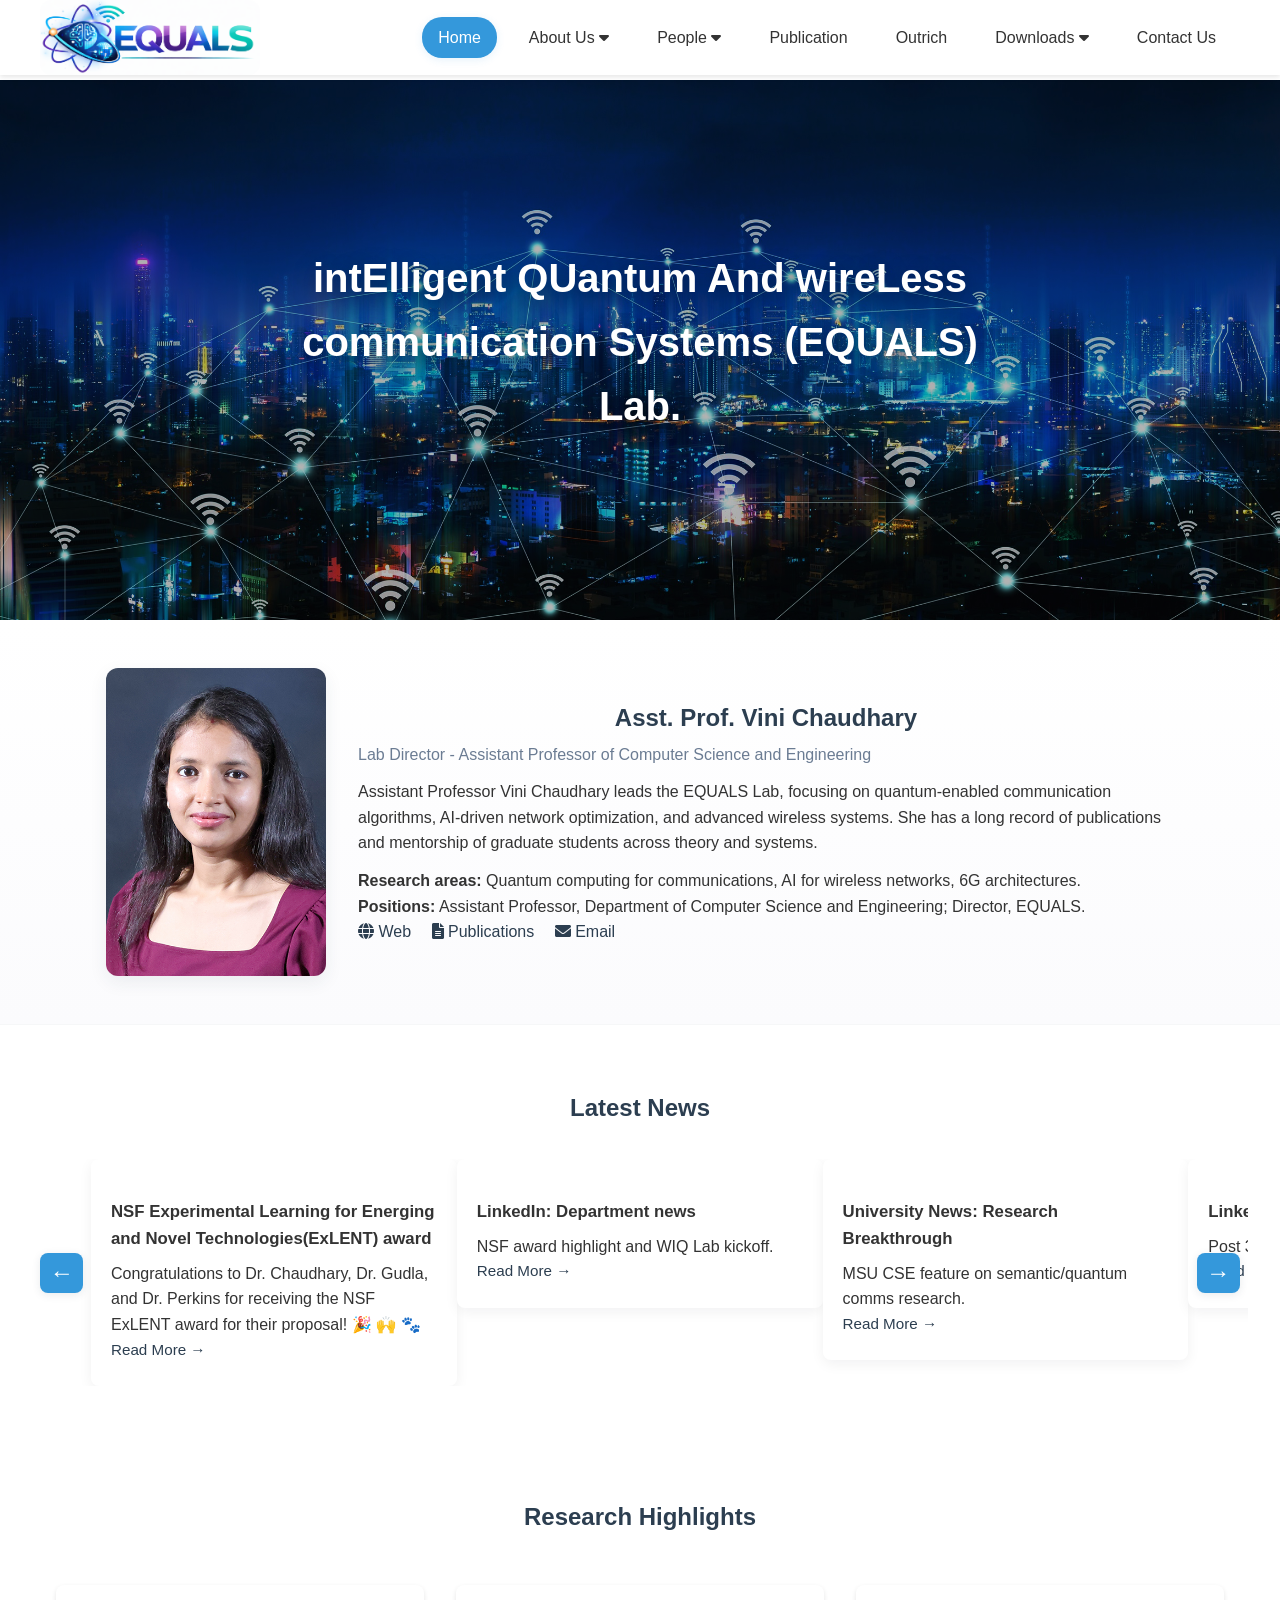
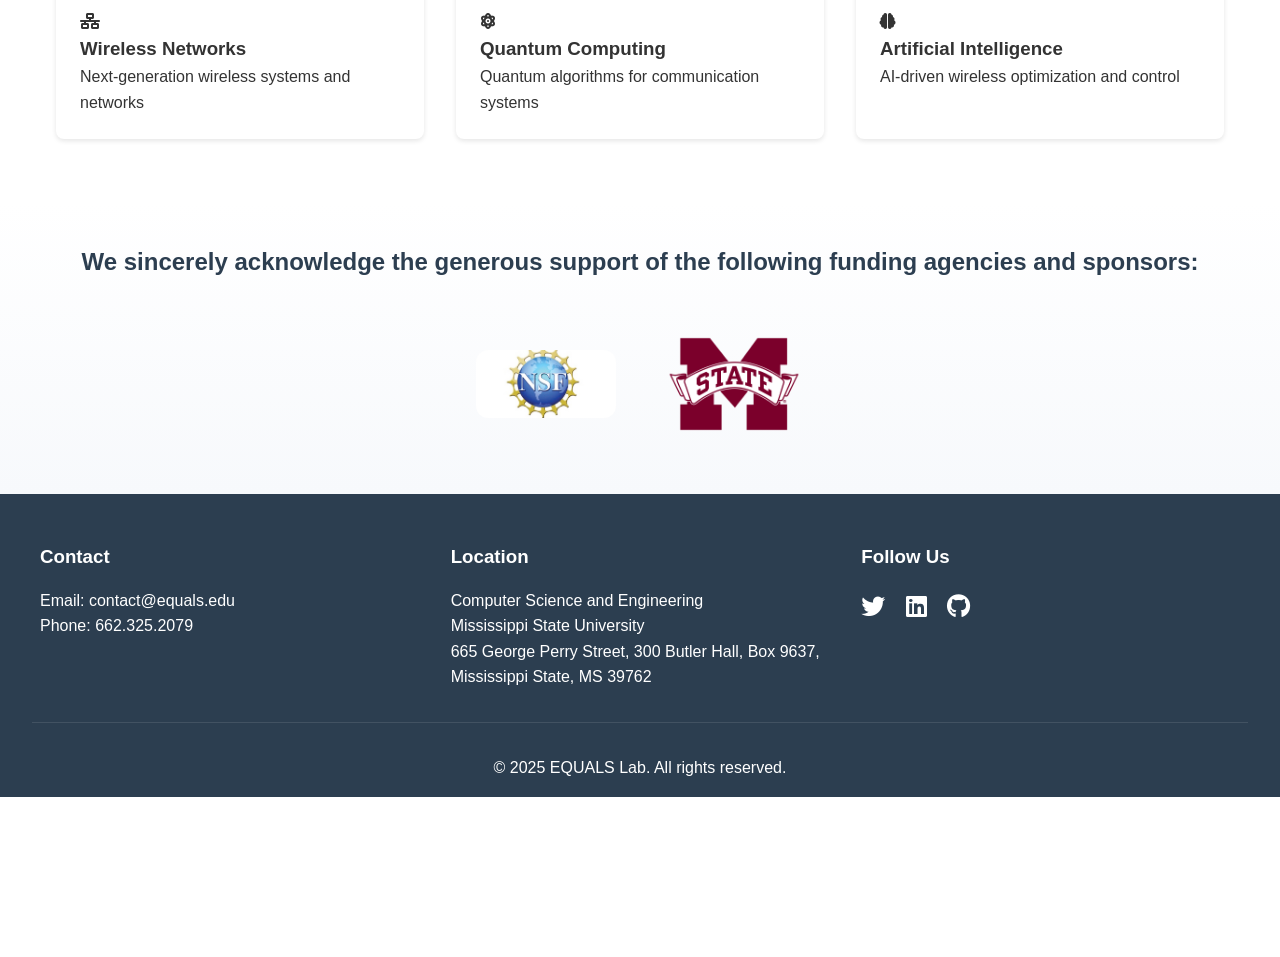
==== index.html @ 37153357 "." ====
<!DOCTYPE html>
<html lang="en">
<head>
    <meta charset="UTF-8">
    <meta name="viewport" content="width=device-width, initial-scale=1.0">
    <title>EQUALS Lab - Home</title>
    <link rel="stylesheet" href="css/style.css">
    <link rel="stylesheet" href="https://cdnjs.cloudflare.com/ajax/libs/font-awesome/6.0.0/css/all.min.css">
</head>
<body>
    <header>
        <nav>
            <div class="logo">
                <a href="index.html" aria-label="EQUALS Lab home">
                    <img src="assets/logo.png" alt="EQUALS Lab logo" class="logo-img">
                    <!-- <h1>EQUALS Lab</h1> -->
                </a>
            </div>
            <ul class="nav-links">
                <li><a href="index.html" class="active">Home</a></li>
                <li class="dropdown">
                    <a href="#">About Us <i class="fas fa-caret-down"></i></a>
                    <ul class="dropdown-menu">
                        <li><a href="#awards">Awards</a></li>
                        <li><a href="#gallery">Gallery</a></li>
                    </ul>
                </li>
                <li class="dropdown">
                    <a href="team.html">People <i class="fas fa-caret-down"></i></a>
                    <ul class="dropdown-menu">
                        <li><a href="#lab-director">Lab Director</a></li>
                        <li><a href="#faculties">Faculties</a></li>
                        <li><a href="#postdocs">Postdocs</a></li>
                        <li><a href="#phd-students">PhD Students</a></li>
                        <li><a href="#ms-students">MS Students</a></li>
                        <li><a href="#alumni">Alumni</a></li>
                        <li><a href="#visitors">Visitors</a></li>
                    </ul>
                </li>
                <li><a href="#publication">Publication</a></li>
                <li><a href="#outrich">Outrich</a></li>
                <li class="dropdown">
                    <a href="#">Downloads <i class="fas fa-caret-down"></i></a>
                    <ul class="dropdown-menu">
                        <li><a href="#source-code">Source code</a></li>
                        <li><a href="#datasets">Datasets</a></li>
                    </ul>
                </li>
                <li><a href="contact.html">Contact Us</a></li>
            </ul>
            <div class="hamburger">
                <span></span>
                <span></span>
                <span></span>
            </div>
        </nav>
    </header>

    <main>
        <section class="hero">
            <div class="hero-content">
                <h1>intElligent QUantum And wireLess communication Systems (EQUALS) Lab.</h1>
                <!-- <p>Advancing the frontiers of wireless communications through quantum computing and artificial intelligence</p> -->
            </div>
        </section>

        <!-- Lab Director (PI) section -->
        <section class="lab-director">
            <div class="director-inner container">
                <div class="director-image">
                    <img src="assets/vini.jpg" alt="Lab Director">
                </div>
                <div class="director-info">
                    <h2>Asst. Prof. Vini Chaudhary</h2>
                    <p class="director-title">Lab Director - Assistant Professor of Computer Science and Engineering</p>
                    <p class="director-bio">Assistant Professor Vini Chaudhary leads the EQUALS Lab, focusing on quantum-enabled communication algorithms, AI-driven network optimization, and advanced wireless systems. She has a long record of publications and mentorship of graduate students across theory and systems.</p>
                    <p class="director-academics">
                        <strong>Research areas:</strong> Quantum computing for communications, AI for wireless networks, 6G architectures.<br>
                        <strong>Positions:</strong> Assistant Professor, Department of Computer Science and Engineering; Director, EQUALS.
                    </p>
                    <div class="director-links">
                        <a href="#" aria-label="Professor webpage"><i class="fas fa-globe"></i> Web</a>
                        <a href="#" aria-label="Professor publications"><i class="fas fa-file-alt"></i> Publications</a>
                        <a href="#" aria-label="Contact professor"><i class="fas fa-envelope"></i> Email</a>
                    </div>
                </div>
            </div>
        </section>


        <section class="news-slider-section">
            <h2>Latest News</h2>
            <div class="news-slider-container">
                <button class="news-arrow news-arrow-left" aria-label="Previous news">&#8592;</button>
                <div class="news-slider"><!-- News cards will be rendered here by JS --></div>
                <button class="news-arrow news-arrow-right" aria-label="Next news">&#8594;</button>
            </div>
        </section>


        <section class="highlights">
            <h2>Research Highlights</h2>
            <div class="highlight-grid container">
                <div class="highlight-card">
                    <i class="fas fa-network-wired"></i>
                    <h3>Wireless Networks</h3>
                    <p>Next-generation wireless systems and networks</p>
                </div>
                <div class="highlight-card">
                    <i class="fas fa-atom"></i>
                    <h3>Quantum Computing</h3>
                    <p>Quantum algorithms for communication systems</p>
                </div>
                <div class="highlight-card">
                    <i class="fas fa-brain"></i>
                    <h3>Artificial Intelligence</h3>
                    <p>AI-driven wireless optimization and control</p>
                </div>
            </div>
        </section>

        <!-- Support / Sponsors - logos only -->
        <section class="support logos-only">
            <h2>We sincerely acknowledge the generous support of the following funding agencies and sponsors:</h2>
            <div class="support-inner logos-grid container">
                <div class="support-logo">
                    <img src="assets/ns2.jpg" alt="ns2">
                </div>
                <div class="support-logo">
                    <img src="assets/msu.png" alt="msu">
                </div>
            </div>
        </section>
    </main>

    <footer>
        <div class="footer-content">
            <div class="footer-section">
                <h3>Contact</h3>
                <p>Email: contact@equals.edu</p>
                <p>Phone: 662.325.2079</p>
            </div>
            <div class="footer-section">
                <h3>Location</h3>
                <p>Computer Science and Engineering</p>
                <p>Mississippi State University</p>
                <p>665 George Perry Street, 300 Butler Hall, Box 9637, Mississippi State, MS 39762</p>
            </div>
            <div class="footer-section">
                <h3>Follow Us</h3>
                <div class="social-links">
                    <a href="#"><i class="fab fa-twitter"></i></a>
                    <a href="#"><i class="fab fa-linkedin"></i></a>
                    <a href="https://github.com/Equals-lab"><i class="fab fa-github"></i></a>
                </div>
            </div>
        </div>
        <div class="footer-bottom">
            <p>&copy; 2025 EQUALS Lab. All rights reserved.</p>
        </div>
    </footer>

    <script src="js/main.js"></script>
</body>
</html>
---- css/style.css ----
/* Global Styles */
:root {
    --primary-color: #2c3e50;
    --secondary-color: #3498db;
    --accent-color: #e74c3c;
    --text-color: #333;
    --light-bg: #f5f6fa;
    --white: #ffffff;
}

* {
    margin: 0;
    padding: 0;
    box-sizing: border-box;
}

body {
    font-family: 'Segoe UI', Tahoma, Geneva, Verdana, sans-serif;
    line-height: 1.6;
    color: var(--text-color);
}

/* Header and Navigation */
header {
    background-color: var(--white);
    box-shadow: 0 2px 5px rgba(0,0,0,0.1);
    position: fixed;
    width: 100%;
    top: 0;
    z-index: 1000;
    min-height: 6px;
    transition: min-height 0.25s cubic-bezier(.4,0,.2,1), box-shadow 0.25s;
}

header.header-small {
    min-height: 28px;
    box-shadow: 0 1px 2px rgba(0,0,0,0.08);
}

nav {
    display: flex;
    justify-content: space-between;
    align-items: center;
    padding: 0;
    max-width: 1200px;
    margin: 0 auto;
    transition: padding 0.25s cubic-bezier(.4,0,.2,1), height 0.25s;
}

header.header-small nav {
    padding: 0.1rem 2%;
}

.logo h1 {
    font-size: 0.2rem;
    margin-left: 0.02rem;
    transition: font-size 0.25s;
}

.logo-img {
    max-width: 4px;
    height: 4px;
    transition: max-width 0.25s, height 0.25s;
}

header.header-small .logo-img {
    max-width: 18px;
    height: 18px;
}

.nav-links {
    display: flex;
    list-style: none;
}

.nav-links li a {
    text-decoration: none;
    color: var(--text-color);
    padding: 0.5rem 1rem;
    margin: 0 0.5rem;
    transition: color 0.3s ease, background 0.3s, box-shadow 0.3s;
    border-radius: 20px;
    display: inline-block;
}

.nav-links li a:hover,
.nav-links li a.active {
    color: #fff;
    background: var(--secondary-color);
    box-shadow: 0 2px 8px rgba(52,152,219,0.12);
    border-radius: 20px;
}

.nav-links.active {
    display: flex;
}

/* Dropdown menu styles */
.dropdown {
    position: relative;
}
.dropdown-menu {
    display: none;
    position: absolute;
    left: 0;
    top: 100%;
    background: #fff;
    min-width: 180px;
    box-shadow: 0 4px 16px rgba(44,62,80,0.10);
    border-radius: 8px;
    padding: 0.5rem 0;
    z-index: 100;
}
.dropdown-menu li {
    width: 100%;
}
.dropdown-menu li a {
    display: block;
    padding: 0.5rem 1.2rem;
    color: var(--text-color);
    background: none;
    border-radius: 0;
    margin: 0;
    font-weight: 400;
    border: none;
    box-shadow: none;
    transition: background 0.2s, color 0.2s;
}
.dropdown-menu li a:hover {
    background: var(--secondary-color);
    color: #fff;
}
.dropdown:hover > .dropdown-menu {
    display: block;
}

/* Main Content */
main {
    padding-top: 80px;
    min-height: calc(100vh - 300px);
}

/* Hero Section */
.hero {
    /* adjust overlay: slightly darker to reduce banner brightness while keeping text readable */
    background: linear-gradient(rgba(12, 22, 38, 0.45), rgba(12, 22, 38, 0.22)), url('../assets/banner3.jpg');
    background-size: cover;
    background-position: center center;
    background-blend-mode: overlay;
    color: var(--white);
    padding: 4rem 2rem;
    text-align: center;
    min-height: 360px;
    display: flex;
    align-items: center;
    position: relative;
}

.hero-content {
    max-width: 800px;
    margin: 0 auto;
    text-shadow: 0 6px 22px rgba(0,0,0,0.45);
    position: relative;
    z-index: 2;
}

.hero::before {
    /* extra overlay to fade the banner a bit more */
    content: '';
    position: absolute;
    inset: 0;
    background: rgba(0,0,0,0.30);
    z-index: 1;
    pointer-events: none;
}

.hero-content h1 {
    font-size: 2.5rem;
    margin-bottom: 1rem;
}

/* Sections */
section {
    padding: 4rem 2rem;
}

/* News cards and modal */
.news-grid {
    display: grid;
    grid-template-columns: repeat(auto-fit, minmax(280px, 1fr));
    gap: 1.25rem;
    max-width: 1200px;
    margin: 0 auto 1rem;
}

.news-card {
    background: var(--white);
    padding: 1rem 1.25rem;
    border-radius: 8px;
    box-shadow: 0 4px 14px rgba(11,22,40,0.06);
}

.news-card h3 {
    margin-bottom: 0.5rem;
    font-size: 1.05rem;
}

.news-card .news-teaser {
    width: 100%;
    max-height: 160px;
    object-fit: cover;
    border-radius: 8px 8px 0 0;
    margin-bottom: 1rem;
    display: block;
}

.news-actions {
    margin-top: 0.75rem;
    display: flex;
    gap: 0.5rem;
    align-items: center;
}

.news-view {
    background: var(--secondary-color);
    color: var(--white);
    border: none;
    padding: 0.5rem 0.9rem;
    border-radius: 4px;
    cursor: pointer;
}

.news-open {
    color: var(--primary-color);
    text-decoration: none;
    font-size: 0.95rem;
}

.news-note {
    max-width: 1200px;
    margin: 0.75rem auto 0;
    color: #6b7280;
    font-size: 0.95rem;
}

/* Modal preview overlay for embedded content */
.embed-modal {
    position: fixed;
    inset: 0;
    display: none;
    align-items: center;
    justify-content: center;
    background: rgba(2,6,23,0.6);
    z-index: 2000;
    padding: 2rem;
}

.embed-modal.open {
    display: flex;
}

.embed-modal .embed-box {
    width: 100%;
    max-width: 1000px;
    background: var(--white);
    border-radius: 8px;
    overflow: hidden;
    box-shadow: 0 12px 40px rgba(2,6,23,0.4);
}

.embed-modal iframe {
    width: 100%;
    height: auto;
    aspect-ratio: 16 / 9;
    min-height: 240px;
    border: 0;
}

.embed-modal .embed-header {
    display: flex;
    justify-content: space-between;
    align-items: center;
    padding: 0.6rem 1rem;
    background: #fafafa;
    border-bottom: 1px solid #eee;
}

.embed-modal .embed-header .embed-title { font-weight: 600; }
.embed-modal .embed-close {
    background: transparent;
    border: 0;
    font-size: 1.1rem;
    cursor: pointer;
}

@media (max-width: 768px) {
    .embed-modal iframe { height: 420px; }
}

section h2 {
    text-align: center;
    margin-bottom: 2rem;
    color: var(--primary-color);
}

/* Cards */
.highlight-grid,
.member-grid,
.project-grid {
    display: grid;
    grid-template-columns: repeat(auto-fit, minmax(250px, 1fr));
    gap: 2rem;
    padding: 1rem;
    max-width: 1200px;
    margin: 0 auto;
}

.highlight-card,
.member-card,
.project-card {
    background: var(--white);
    padding: 1.5rem;
    border-radius: 8px;
    box-shadow: 0 2px 5px rgba(0,0,0,0.1);
    transition: transform 0.3s ease;
}

.highlight-card:hover,
.member-card:hover,
.project-card:hover {
    transform: translateY(-5px);
}

/* Team Page */

/* Example selector for team member image centering */
/* Center team member images in their box */
.team-member img,
.member img {
    display: block;
    margin-left: auto;
    margin-right: auto;
    max-width: 120px;
    border-radius: 50%;
}

.member-image img {
    width: 200px;
    height: 200px;
    border-radius: 50%;
    object-fit: cover;
    margin-bottom: 1rem;
}

.member-info {
    text-align: center;
}

.member-links a {
    color: var(--primary-color);
    margin: 0 0.5rem;
    font-size: 1.2rem;
    transition: color 0.3s ease;
}

.member-links a:hover {
    color: var(--secondary-color);
}

/* Research Page */
.research-area {
    text-align: center;
    padding: 2rem;
}

.research-area i {
    font-size: 2.5rem;
    color: var(--secondary-color);
    margin-bottom: 1rem;
}

/* Datasets Page */
.dataset-card {
    background: var(--white);
    padding: 2rem;
    border-radius: 8px;
    box-shadow: 0 2px 5px rgba(0,0,0,0.1);
    margin-bottom: 2rem;
}

.dataset-meta {
    display: flex;
    gap: 1rem;
    flex-wrap: wrap;
    margin: 1rem 0;
}

.tag {
    background: var(--light-bg);
    padding: 0.3rem 0.8rem;
    border-radius: 15px;
    font-size: 0.9rem;
    margin-right: 0.5rem;
}

/* Contact Page */
.contact-content {
    display: grid;
    grid-template-columns: 1fr 1fr;
    gap: 2rem;
    max-width: 1200px;
    margin: 0 auto;
    padding: 2rem;
}

.contact-form {
    background: var(--white);
    padding: 2rem;
    border-radius: 8px;
    box-shadow: 0 2px 5px rgba(0,0,0,0.1);
}

.form-group {
    margin-bottom: 1.5rem;
}

.form-group label {
    display: block;
    margin-bottom: 0.5rem;
}

.form-group input,
.form-group textarea {
    width: 100%;
    padding: 0.8rem;
    border: 1px solid #ddd;
    border-radius: 4px;
}

.submit-btn {
    background: var(--secondary-color);
    color: var(--white);
    padding: 0.8rem 2rem;
    border: none;
    border-radius: 4px;
    cursor: pointer;
    transition: background-color 0.3s ease;
}

.submit-btn:hover {
    background-color: #2980b9;
}

/* Footer */
footer {
    background: var(--primary-color);
    color: var(--white);
    padding: 3rem 2rem 1rem;
}

.footer-content {
    display: grid;
    grid-template-columns: repeat(auto-fit, minmax(250px, 1fr));
    gap: 2rem;
    max-width: 1200px;
    margin: 0 auto;
}

.footer-section h3 {
    margin-bottom: 1rem;
}

.social-links a {
    color: var(--white);
    margin-right: 1rem;
    font-size: 1.5rem;
    transition: color 0.3s ease;
}

.social-links a:hover {
    color: var(--secondary-color);
}

.footer-bottom {
    text-align: center;
    margin-top: 2rem;
    padding-top: 2rem;
    border-top: 1px solid rgba(255,255,255,0.1);
}

/* Responsive Design */
.hamburger {
    display: none;
    flex-direction: column;
    cursor: pointer;
}

.hamburger span {
    width: 25px;
    height: 3px;
    background: var(--primary-color);
    margin: 2px;
    transition: 0.3s;
}

@media (max-width: 768px) {
    nav {
        padding: 0;
    }
    .logo-img {
        max-width: 14px;
        height: 14px;
    }
    .logo h1 {
        font-size: 0.6rem;
    }

    .nav-links {
        display: none;
        position: absolute;
        top: 70px;
        left: 0;
        right: 0;
        background: var(--white);
        flex-direction: column;
        text-align: center;
        box-shadow: 0 2px 5px rgba(0,0,0,0.1);
    }

    .nav-links.active {
        display: flex;
    }

    .nav-links li {
        margin: 1rem 0;
    }

    .hamburger {
        display: flex;
    }

    .contact-content {
        grid-template-columns: 1fr;
    }
}

/* Logo styling */
.logo a {
    display: flex;
    align-items: center;
    gap: 0.75rem;
    text-decoration: none;
}

.logo-img {
    width: 36px; /* smaller logo for compact header */
    height: 36px;
    object-fit: contain;
}

/* Lab Director section */
.lab-director {
    background: linear-gradient(180deg, #ffffff, #fbfbfd);
    padding: 3rem 2rem;
    border-bottom: 1px solid rgba(44,62,80,0.04);
}

.lab-director .director-inner {
    max-width: 1100px;
    margin: 0 auto;
    display: grid;
    grid-template-columns: 220px 1fr;
    gap: 2rem;
    align-items: center;
}

.director-image img {
    width: 220px;
    height: 220px;
    border-radius: 12px;
    object-fit: cover;
    box-shadow: 0 6px 18px rgba(44,62,80,0.08);
}

.director-info h2 {
    margin-bottom: 0.25rem;
    color: var(--primary-color);
}

.director-title {
    color: #6b7c93;
    margin-bottom: 0.75rem;
}

.director-bio {
    margin-bottom: 0.75rem;
}

.director-links a {
    display: inline-block;
    margin-right: 1rem;
    color: var(--primary-color);
    text-decoration: none;
}

@media (max-width: 900px) {
    .lab-director .director-inner {
        grid-template-columns: 1fr;
        text-align: center;
    }

    .director-image img {
        margin: 0 auto;
    }
}

/* Support / Sponsors section */
.support {
    background: linear-gradient(180deg, #ffffff, #f7f9fc);
    padding: 2.5rem 2rem;
}

.support-inner {
    max-width: 1100px;
    margin: 0 auto;
    display: grid;
    grid-template-columns: 140px 1fr;
    gap: 1.5rem;
    align-items: center;
}

.support-logo img {
    width: 140px;
    height: auto;
    display: block;
}

.support-info h2 {
    margin: 0 0 0.5rem 0;
    color: var(--primary-color);
}

.support-link {
    display: inline-block;
    margin-top: 0.5rem;
    background: var(--secondary-color);
    color: #fff;
    padding: 0.45rem 0.9rem;
    border-radius: 6px;
    text-decoration: none;
}

@media (max-width: 700px) {
    .support-inner { grid-template-columns: 1fr; text-align: center; }
    .support-logo img { margin: 0 auto; }
}

/* Logos-only variant */
.support.logos-only .support-inner {
    grid-template-columns: repeat(auto-fit, minmax(120px, 1fr));
    gap: 0.5rem;
    align-items: center;
    justify-items: center;
    max-width: 400px;
}

.support.logos-only .support-logo img {
    width: 140px;
    height: auto;
    display: block;
}

/* Responsive Enhancements */
/* Make common images flexible and preserve aspect ratio */
.logo-img,
.support-logo img,
.director-image img,
.member-image img {
    display: block;
    width: 100%;
    max-width: 220px; /* default max, can be overridden by breakpoints */
    height: auto;
    object-fit: cover;
    border-radius: 12px;
}

/* Slightly smaller logo on narrow screens */
.logo h1 {
    font-size: 1.5rem;
}

/* Hero adjustments for various devices */
.hero {
    padding: 4rem 2rem;
    min-height: 60vh; /* use viewport units for better scaling */
}

.hero-content {
    padding: 0 1rem;
}

.hero-content h1 {
    font-size: 2.5rem; /* base */
}

/* Responsive embed modal: maintain 16:9 aspect ratio */
.embed-modal .embed-box {
    width: 100%;
    max-width: 1000px;
    padding: 0;
}

.embed-modal iframe {
    width: 100%;
    height: auto;
    aspect-ratio: 16 / 9;
    min-height: 240px;
}

/* Improve spacing for sections on small devices */
section {
    padding: 3rem 1rem;
}

/* News Slider Styles (Carousel 3 at a time) */
.news-slider-section {
    padding: 4rem 2rem;
    background: var(--light-bg);
}
.news-slider-container {
    max-width: 1260px;
    width: 100%;
    margin: 0 auto;
    overflow: hidden;
    position: relative;
    display: flex;
    align-items: center;
    justify-content: center;
}
.news-slider {
    display: flex;
    transition: transform 0.7s cubic-bezier(.4,0,.2,1);
    will-change: transform;
    width: 100%;
}
.news-slide-group {
    display: flex;
    width: 100%;
    justify-content: center;
    align-items: stretch;
}
.news-slide-group .news-card {
    flex: 1 1 0;
    max-width: 400px;
    margin: 0 auto;
}
.news-slide {
    min-width: 33.3333%;
    box-sizing: border-box;
    padding: 0 1rem;
    display: flex;
    justify-content: center;
    align-items: stretch;
}
.news-card {
    width: 100%;
    max-width: 400px;
    margin: 0 auto;
    background: var(--white);
    padding: 1.5rem 1.25rem;
    border-radius: 8px;
    box-shadow: 0 4px 14px rgba(11,22,40,0.06);
    display: flex;
    flex-direction: column;
    justify-content: space-between;
}
.news-arrow {
    background: var(--secondary-color);
    color: #fff;
    border: none;
    border-radius: 8px;
    width: 48px;
    height: 40px;
    font-size: 1.5rem;
    display: flex;
    align-items: center;
    justify-content: center;
    cursor: pointer;
    position: relative;
    z-index: 2;
    margin: 0 8px;
    transition: background 0.2s;
    box-shadow: 0 2px 8px rgba(44,62,80,0.10);
}
.news-arrow:hover {
    background: #217dbb;
}
@media (max-width: 900px) {
    .news-slider-container { max-width: 840px; }
    .news-slide { min-width: 50%; }
    .news-slide-group .news-card { margin: 0 0.5rem; }
    .news-slide-single {
        flex: 0 0 100%;
        max-width: 100%;
    }
}
@media (max-width: 600px) {
    .news-slider-section { padding: 2rem 0.5rem; }
    .news-card { padding: 1rem 0.5rem; }
    .news-slider-container { max-width: 420px; }
    .news-slide { min-width: 100%; padding: 0 0.2rem; }
    .news-arrow { width: 36px; height: 32px; font-size: 1.1rem; }
    .news-slide-group { flex-direction: column; }
    .news-slide-group .news-card { margin: 0.5rem 0; max-width: 100%; }
}

/* Breakpoints */
@media (max-width: 1200px) {
    nav { padding: 1rem 4%; }
    .hero { padding: 3rem 1.5rem; }
    .highlight-grid,
    .member-grid,
    .project-grid { gap: 1.5rem; }
}

@media (max-width: 900px) {
    .hero-content h1 { font-size: 2rem; }
    .hero { min-height: 50vh; padding: 2.5rem 1rem; }
    .logo h1 { font-size: 1.25rem; }

    /* Director layout becomes single column (already handled) but ensure images center */
    .lab-director .director-inner { grid-template-columns: 1fr; text-align: center; }
    .lab-director .director-image { margin: 0 auto; }

    /* Make default max for director image slightly smaller on tablets */
    .director-image img { max-width: 220px; }
    .member-image img { max-width: 180px; }
}

@media (max-width: 600px) {
    .hero-content h1 { font-size: 1.6rem; }
    .hero p { font-size: 0.95rem; }
    .nav-links li a { padding: 0.75rem 1rem; display: block; }

    /* Contact and support spacing */
    .contact-content { padding: 1rem; }
    .support-inner { padding: 1rem; }

    /* Cards and grids tighten up */
    .highlight-grid,
    .member-grid,
    .project-grid,
    .news-grid { gap: 1rem; }

    /* Footer spacing */
    footer { padding: 2rem 1rem; }

    /* Smaller director image on phones */
    .director-image img { max-width: 180px; }
    .member-image img { max-width: 140px; }
}

@media (max-width: 480px) {
    .hero-content h1 { font-size: 1.4rem; }
    .hero { padding: 2rem 0.75rem; }
    section { padding: 2rem 0.75rem; }
    .logo h1 { font-size: 1.1rem; }
}

/* Utility: container padding for consistent gutters */
.container {
    max-width: 1200px;
    margin: 0 auto;
    padding-left: 1rem;
    padding-right: 1rem;
}

/* Center team member images in their card/box */
.member-card img,
.member-image img {
    display: block;
    margin-left: auto;
    margin-right: auto;
}

/* Set background color of both .news-slider-section and .highlights to white for visual alignment */
.news-slider-section, .highlights {
    background: #fff;
}
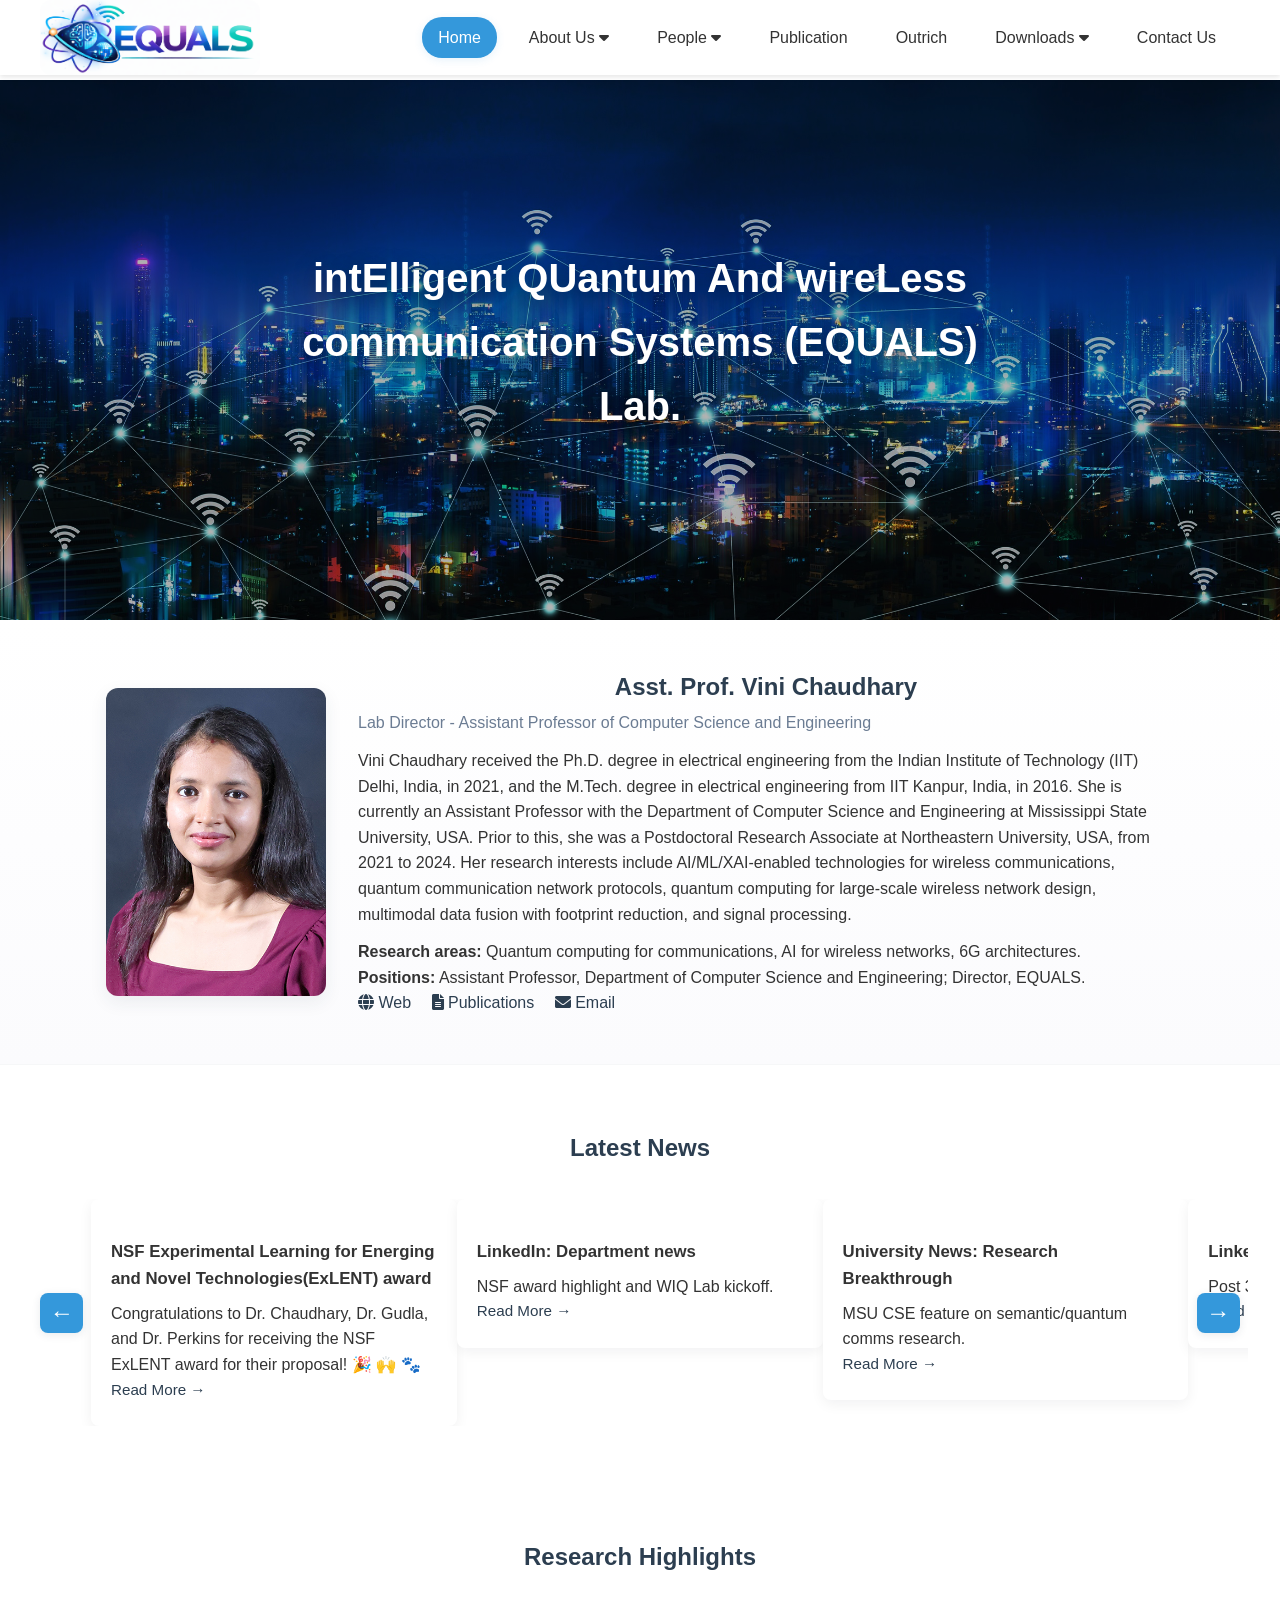
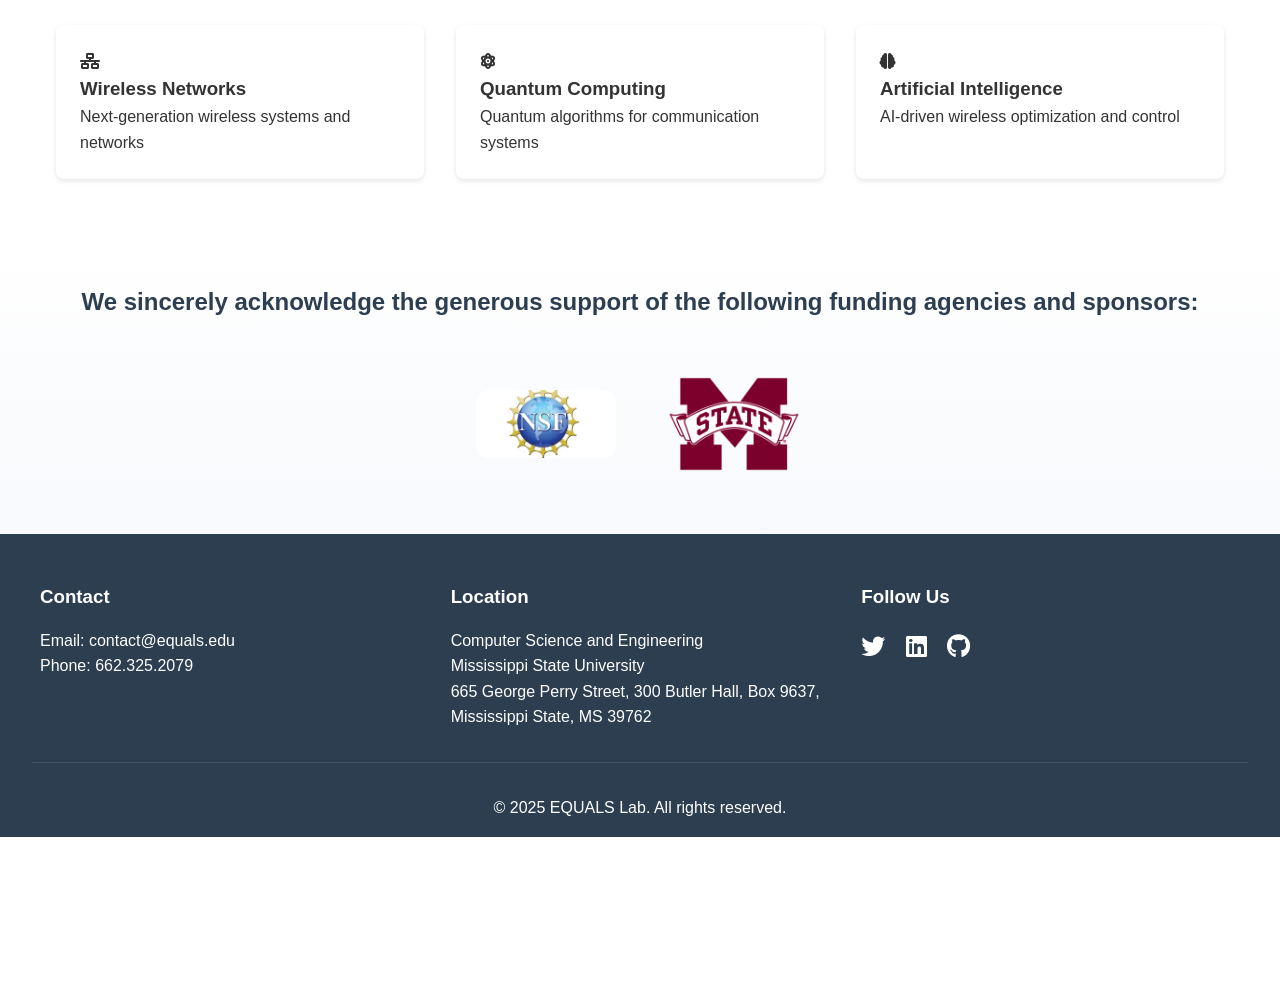
==== commit 30a3e4c9: "." ====
--- a/index.html
+++ b/index.html
@@ -73,7 +73,7 @@
                 <div class="director-info">
                     <h2>Asst. Prof. Vini Chaudhary</h2>
                     <p class="director-title">Lab Director - Assistant Professor of Computer Science and Engineering</p>
-                    <p class="director-bio">Assistant Professor Vini Chaudhary leads the EQUALS Lab, focusing on quantum-enabled communication algorithms, AI-driven network optimization, and advanced wireless systems. She has a long record of publications and mentorship of graduate students across theory and systems.</p>
+                    <p class="director-bio">Vini Chaudhary received the Ph.D. degree in electrical engineering from the Indian Institute of Technology (IIT) Delhi, India, in 2021, and the M.Tech. degree in electrical engineering from IIT Kanpur, India, in 2016. She is currently an Assistant Professor with the Department of Computer Science and Engineering at Mississippi State University, USA. Prior to this, she was a Postdoctoral Research Associate at Northeastern University, USA, from 2021 to 2024. Her research interests include AI/ML/XAI-enabled technologies for wireless communications, quantum communication network protocols, quantum computing for large-scale wireless network design, multimodal data fusion with footprint reduction, and signal processing.</p>
                     <p class="director-academics">
                         <strong>Research areas:</strong> Quantum computing for communications, AI for wireless networks, 6G architectures.<br>
                         <strong>Positions:</strong> Assistant Professor, Department of Computer Science and Engineering; Director, EQUALS.
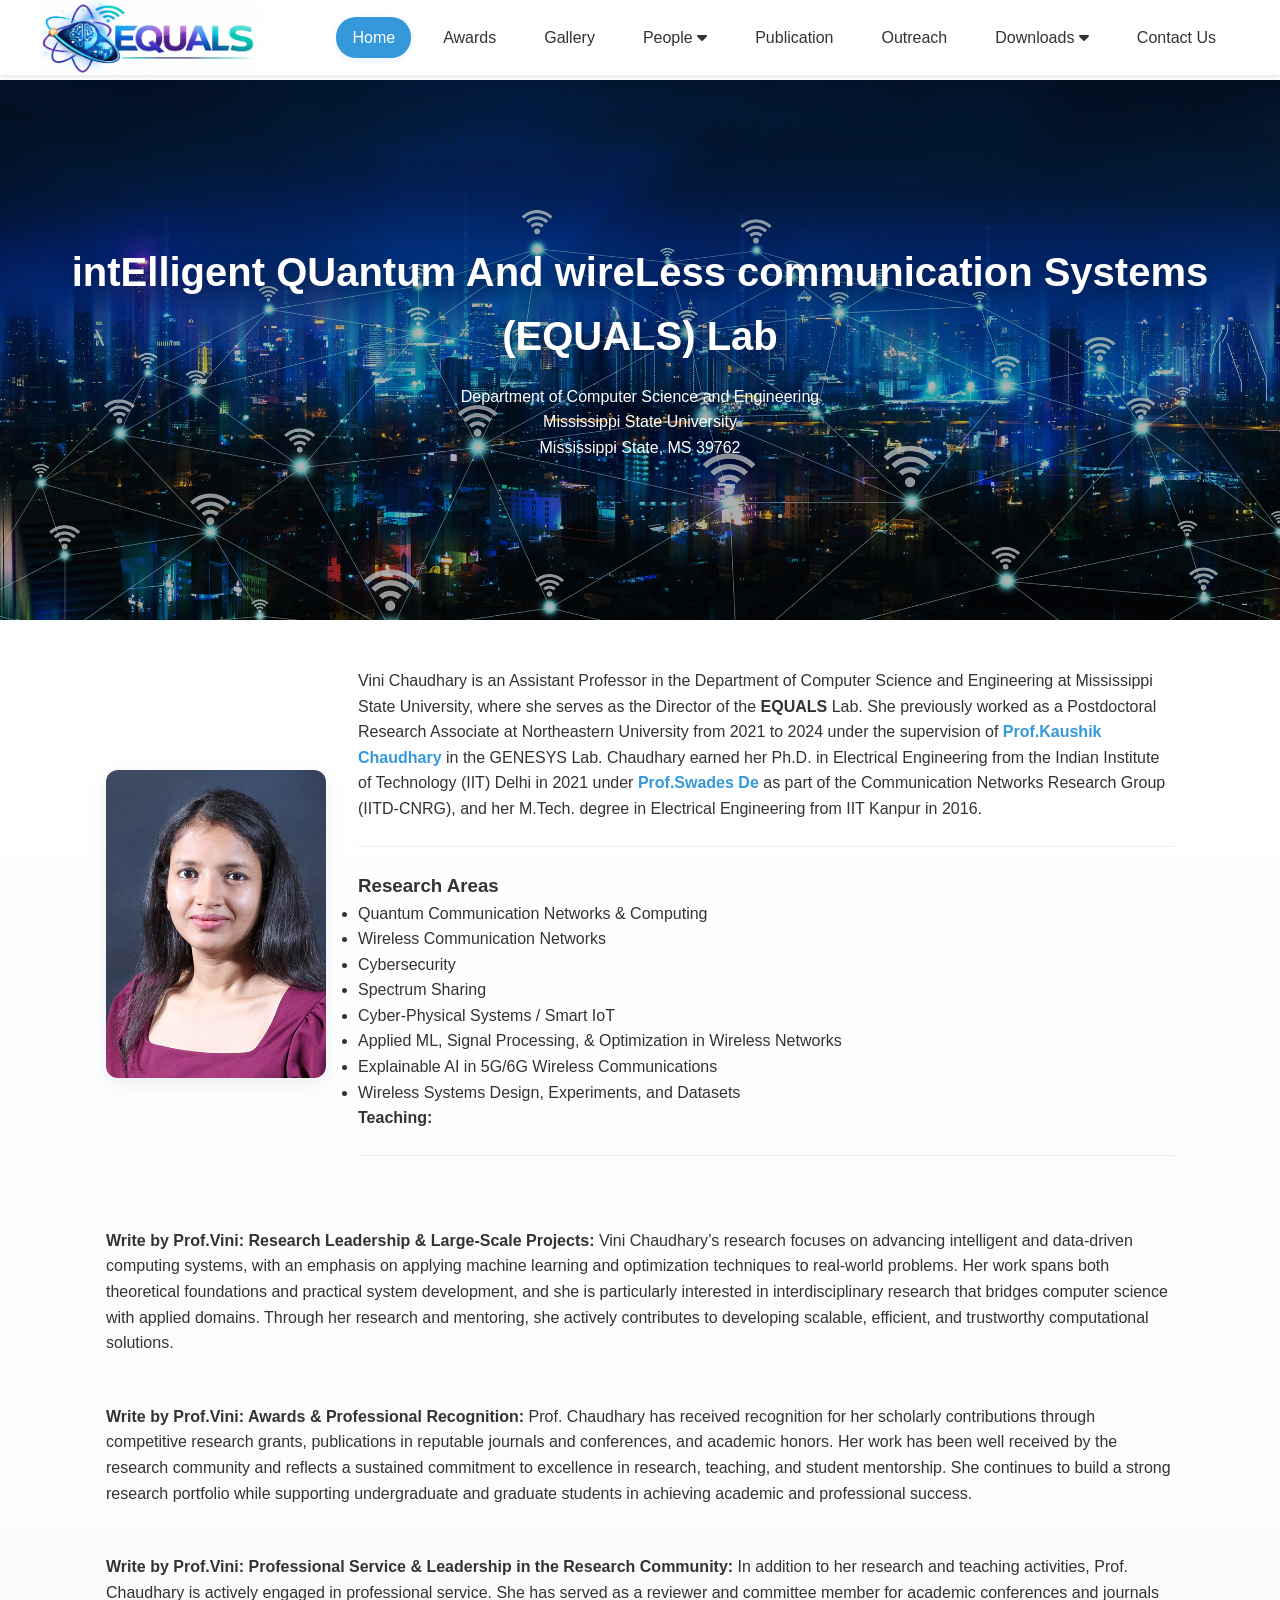
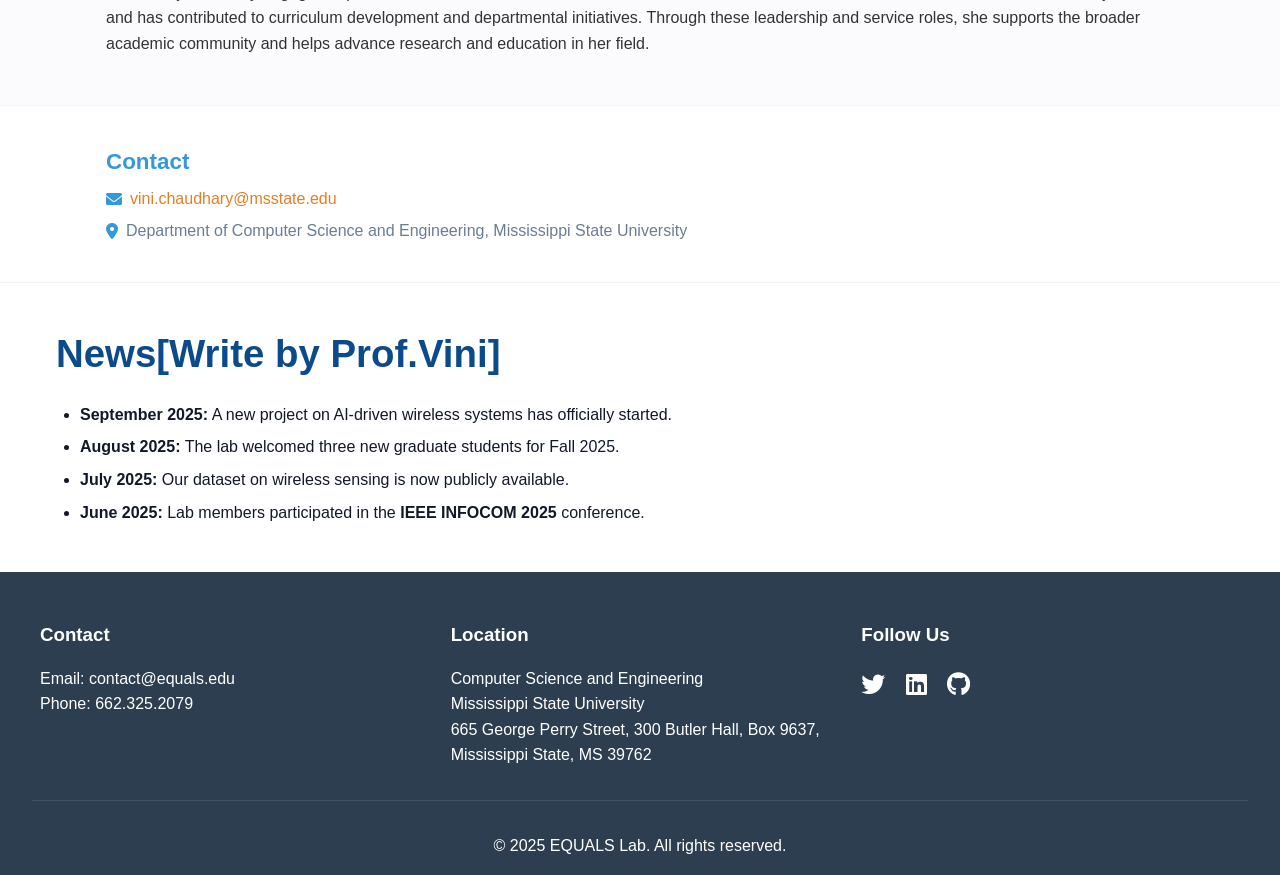
==== commit f7833bcf: "Refactor HTML structure to improve accessibility and user experience. Enhanced navigation with updat" ====
--- a/index.html
+++ b/index.html
@@ -17,37 +17,41 @@
                 </a>
             </div>
             <ul class="nav-links">
-                <li><a href="index.html" class="active">Home</a></li>
-                <li class="dropdown">
-                    <a href="#">About Us <i class="fas fa-caret-down"></i></a>
-                    <ul class="dropdown-menu">
-                        <li><a href="#awards">Awards</a></li>
-                        <li><a href="#gallery">Gallery</a></li>
-                    </ul>
-                </li>
-                <li class="dropdown">
-                    <a href="team.html">People <i class="fas fa-caret-down"></i></a>
-                    <ul class="dropdown-menu">
-                        <li><a href="#lab-director">Lab Director</a></li>
-                        <li><a href="#faculties">Faculties</a></li>
-                        <li><a href="#postdocs">Postdocs</a></li>
-                        <li><a href="#phd-students">PhD Students</a></li>
-                        <li><a href="#ms-students">MS Students</a></li>
-                        <li><a href="#alumni">Alumni</a></li>
-                        <li><a href="#visitors">Visitors</a></li>
-                    </ul>
-                </li>
-                <li><a href="#publication">Publication</a></li>
-                <li><a href="#outrich">Outrich</a></li>
-                <li class="dropdown">
-                    <a href="#">Downloads <i class="fas fa-caret-down"></i></a>
-                    <ul class="dropdown-menu">
-                        <li><a href="#source-code">Source code</a></li>
-                        <li><a href="#datasets">Datasets</a></li>
-                    </ul>
-                </li>
-                <li><a href="contact.html">Contact Us</a></li>
+            <li><a href="index.html" data-nav="home">Home</a></li>
+<!-- 
+            <li class="dropdown">
+                <a href="index.html#about">About Us <i class="fas fa-caret-down"></i></a>
+                <ul class="dropdown-menu">
+                <li><a href="index.html#awards" data-nav="awards">Awards</a></li>
+                <li><a href="index.html#gallery" data-nav="gallery">Gallery</a></li>
+                </ul>
+            </li> -->
+            <li><a href="index.html#awards" data-nav="awards">Awards</a></li>
+            <li><a href="index.html#gallery" data-nav="gallery">Gallery</a></li>
+            <li class="dropdown">
+                <a href="team.html" data-nav="people">People <i class="fas fa-caret-down"></i></a>
+                <ul class="dropdown-menu">
+                <li><a href="lab-director.html" data-nav="lab-director">Lab Director</a></li>
+                <li><a href="team.html#phd-students">PhD Students</a></li>
+                <li><a href="team.html#ms-students">MS Students</a></li>
+                <li><a href="team.html#visitors">Visitors</a></li>
+                </ul>
+            </li>
+
+            <li><a href="publication.html" data-nav="publication">Publication</a></li>
+            <li><a href="outreach.html" data-nav="outreach">Outreach</a></li>
+
+            <li class="dropdown">
+                <a href="downloads.html" data-nav="downloads">Downloads <i class="fas fa-caret-down"></i></a>
+                <ul class="dropdown-menu">
+                <li><a href="downloads.html#source-code">Source code</a></li>
+                <li><a href="downloads.html#datasets">Datasets</a></li>
+                </ul>
+            </li>
+
+            <li><a href="contact.html" data-nav="contact">Contact Us</a></li>
             </ul>
+
             <div class="hamburger">
                 <span></span>
                 <span></span>
@@ -59,8 +63,10 @@
     <main>
         <section class="hero">
             <div class="hero-content">
-                <h1>intElligent QUantum And wireLess communication Systems (EQUALS) Lab.</h1>
-                <!-- <p>Advancing the frontiers of wireless communications through quantum computing and artificial intelligence</p> -->
+                <h1>intElligent QUantum And wireLess communication Systems (EQUALS) Lab</h1>
+                <p>Department of Computer Science and Engineering</p>
+                <p>Mississippi State University</p>
+                <p>Mississippi State, MS 39762</p>
             </div>
         </section>
 
@@ -71,34 +77,71 @@
                     <img src="assets/vini.jpg" alt="Lab Director">
                 </div>
                 <div class="director-info">
-                    <h2>Asst. Prof. Vini Chaudhary</h2>
-                    <p class="director-title">Lab Director - Assistant Professor of Computer Science and Engineering</p>
-                    <p class="director-bio">Vini Chaudhary received the Ph.D. degree in electrical engineering from the Indian Institute of Technology (IIT) Delhi, India, in 2021, and the M.Tech. degree in electrical engineering from IIT Kanpur, India, in 2016. She is currently an Assistant Professor with the Department of Computer Science and Engineering at Mississippi State University, USA. Prior to this, she was a Postdoctoral Research Associate at Northeastern University, USA, from 2021 to 2024. Her research interests include AI/ML/XAI-enabled technologies for wireless communications, quantum communication network protocols, quantum computing for large-scale wireless network design, multimodal data fusion with footprint reduction, and signal processing.</p>
-                    <p class="director-academics">
-                        <strong>Research areas:</strong> Quantum computing for communications, AI for wireless networks, 6G architectures.<br>
-                        <strong>Positions:</strong> Assistant Professor, Department of Computer Science and Engineering; Director, EQUALS.
-                    </p>
-                    <div class="director-links">
+                    <!-- <h2>Asst. Prof. Vini Chaudhary</h2> -->
+                    <!-- <p class="director-title">Lab Director - Assistant Professor of Computer Science and Engineering</p> -->
+                    <p class="director-bio">Vini Chaudhary is an Assistant Professor in the Department of Computer Science and Engineering at Mississippi State University, where she serves as the Director of the <strong>EQUALS </strong> Lab. She previously worked as a Postdoctoral Research Associate at Northeastern University from 2021 to 2024 under the supervision of <a href="https://genesys-lab.org/" style="text-decoration: none; font-weight: bold; color: #3498db;">Prof.Kaushik Chaudhary</a> in the GENESYS Lab. Chaudhary earned her Ph.D. in Electrical Engineering from the Indian Institute of Technology (IIT) Delhi in 2021 under <a href="https://cnrg.iitd.ac.in/index.html" style="text-decoration: none; font-weight: bold; color: #3498db;">Prof.Swades De</a> as part of the Communication Networks Research Group (IITD-CNRG), and her M.Tech. degree in Electrical Engineering from IIT Kanpur in 2016.</p>
+                    <hr style="border: none; border-top: 1px solid #ededed; margin: 24px 0;">
+                    <h3>Research Areas</h3>
+                    <ul class="research-areas">
+                        <li>Quantum Communication Networks &amp; Computing</li>
+                        <li>Wireless Communication Networks</li>
+                        <li>Cybersecurity</li>
+                        <li>Spectrum Sharing</li>
+                        <li>Cyber-Physical Systems / Smart IoT</li>
+                        <li>Applied ML, Signal Processing, &amp; Optimization in Wireless Networks</li>
+                        <li>Explainable AI in 5G/6G Wireless Communications</li>
+                        <li>Wireless Systems Design, Experiments, and Datasets</li>
+                    </ul>
+                    <p><strong>Teaching:</strong> </p>
+                    <hr style="border: none; border-top: 1px solid #ededed; margin: 24px 0;">
+                    <!-- <div class="director-links">
                         <a href="#" aria-label="Professor webpage"><i class="fas fa-globe"></i> Web</a>
                         <a href="#" aria-label="Professor publications"><i class="fas fa-file-alt"></i> Publications</a>
                         <a href="#" aria-label="Contact professor"><i class="fas fa-envelope"></i> Email</a>
-                    </div>
-                </div>
-            </div>
-        </section>
-
-
-        <section class="news-slider-section">
-            <h2>Latest News</h2>
-            <div class="news-slider-container">
-                <button class="news-arrow news-arrow-left" aria-label="Previous news">&#8592;</button>
-                <div class="news-slider"><!-- News cards will be rendered here by JS --></div>
-                <button class="news-arrow news-arrow-right" aria-label="Next news">&#8594;</button>
-            </div>
-        </section>
-
-
-        <section class="highlights">
+                    </div> -->
+                </div>
+                  <p class="project-line"><strong> Write by Prof.Vini: Research Leadership & Large-Scale Projects: </strong> Vini Chaudhary’s research focuses on advancing intelligent and data-driven computing systems, with an emphasis on applying machine learning and optimization techniques to real-world problems. Her work spans both theoretical foundations and practical system development, and she is particularly interested in interdisciplinary research that bridges computer science with applied domains. Through her research and mentoring, she actively contributes to developing scalable, efficient, and trustworthy computational solutions.</p>
+                  <p class="project-line"><strong> Write by Prof.Vini: Awards & Professional Recognition: </strong> Prof. Chaudhary has received recognition for her scholarly contributions through competitive research grants, publications in reputable journals and conferences, and academic honors. Her work has been well received by the research community and reflects a sustained commitment to excellence in research, teaching, and student mentorship. She continues to build a strong research portfolio while supporting undergraduate and graduate students in achieving academic and professional success.</p>
+                 <p class="project-line"><strong> Write by Prof.Vini: Professional Service & Leadership in the Research Community: </strong> In addition to her research and teaching activities, Prof. Chaudhary is actively engaged in professional service. She has served as a reviewer and committee member for academic conferences and journals and has contributed to curriculum development and departmental initiatives. Through these leadership and service roles, she supports the broader academic community and helps advance research and education in her field.</p>
+                </div>
+        </section>
+
+        <!-- Lab Director Contact Section -->
+        <section class="director-contact-home">
+            <div class="container contact-inner">
+                <h2 class="contact-heading">Contact</h2>
+
+                <p class="contact-item">
+                    <i class="fas fa-envelope contact-icon"></i>
+                    <a href="mailto:vini.chaudhary@msstate.edu">
+                        vini.chaudhary@msstate.edu
+                    </a>
+                </p>
+
+                <p class="contact-item">
+                    <i class="fas fa-map-marker-alt contact-icon"></i>
+                    Department of Computer Science and Engineering, Mississippi State University
+                </p>
+            </div>
+        </section>
+
+
+
+
+
+        <section class="announcements-section" id="news">
+        <div class="container">
+            <h2 class="announcements-title">News[Write by Prof.Vini]</h2>
+
+            <ul class="announcements-list">
+            <!--  -->
+            </ul>
+        </div>
+        </section>
+
+
+
+        <!-- <section class="highlights">
             <h2>Research Highlights</h2>
             <div class="highlight-grid container">
                 <div class="highlight-card">
@@ -117,10 +160,10 @@
                     <p>AI-driven wireless optimization and control</p>
                 </div>
             </div>
-        </section>
+        </section> -->
 
         <!-- Support / Sponsors - logos only -->
-        <section class="support logos-only">
+        <!-- <section class="support logos-only">
             <h2>We sincerely acknowledge the generous support of the following funding agencies and sponsors:</h2>
             <div class="support-inner logos-grid container">
                 <div class="support-logo">
@@ -130,7 +173,7 @@
                     <img src="assets/msu.png" alt="msu">
                 </div>
             </div>
-        </section>
+        </section> -->
     </main>
 
     <footer>
--- a/css/style.css
+++ b/css/style.css
@@ -157,7 +157,7 @@
 }
 
 .hero-content {
-    max-width: 800px;
+    max-width: 1500px;
     margin: 0 auto;
     text-shadow: 0 6px 22px rgba(0,0,0,0.45);
     position: relative;
@@ -184,64 +184,43 @@
     padding: 4rem 2rem;
 }
 
-/* News cards and modal */
-.news-grid {
-    display: grid;
-    grid-template-columns: repeat(auto-fit, minmax(280px, 1fr));
-    gap: 1.25rem;
-    max-width: 1200px;
-    margin: 0 auto 1rem;
-}
-
-.news-card {
-    background: var(--white);
-    padding: 1rem 1.25rem;
-    border-radius: 8px;
-    box-shadow: 0 4px 14px rgba(11,22,40,0.06);
-}
-
-.news-card h3 {
-    margin-bottom: 0.5rem;
-    font-size: 1.05rem;
-}
-
-.news-card .news-teaser {
-    width: 100%;
-    max-height: 160px;
-    object-fit: cover;
-    border-radius: 8px 8px 0 0;
-    margin-bottom: 1rem;
-    display: block;
-}
-
-.news-actions {
-    margin-top: 0.75rem;
-    display: flex;
-    gap: 0.5rem;
-    align-items: center;
-}
-
-.news-view {
-    background: var(--secondary-color);
-    color: var(--white);
-    border: none;
-    padding: 0.5rem 0.9rem;
-    border-radius: 4px;
-    cursor: pointer;
-}
-
-.news-open {
-    color: var(--primary-color);
-    text-decoration: none;
-    font-size: 0.95rem;
-}
-
-.news-note {
-    max-width: 1200px;
-    margin: 0.75rem auto 0;
-    color: #6b7280;
-    font-size: 0.95rem;
-}
+/* Announcements / News */
+.announcements-section {
+  background: #fff;
+  padding: 2.5rem 1rem;
+}
+
+.announcements-title {
+  font-size: 2.4rem;
+  font-weight: 700;
+  color: #0b4b8a;        /* blue like screenshot */
+  margin: 0 0 1rem 0;
+  text-align: left;      /* left aligned like screenshot */
+}
+
+.announcements-list {
+  list-style: disc;
+  padding-left: 1.5rem;  /* bullet indent */
+  margin: 0;
+}
+
+.announcements-list li {
+  font-size: 1rem;
+  line-height: 1.7;
+  color: #111827;
+  margin: 0.35rem 0;
+}
+
+.news-date {
+  font-weight: 700;      /* bold date */
+  color: #111827;
+}
+
+.announcements-list a {
+  color: #1d4ed8;
+  text-decoration: underline;
+}
+
 
 /* Modal preview overlay for embedded content */
 .embed-modal {
@@ -587,6 +566,7 @@
     color: var(--primary-color);
 }
 
+
 .director-title {
     color: #6b7c93;
     margin-bottom: 0.75rem;
@@ -603,6 +583,12 @@
     text-decoration: none;
 }
 
+.project-line{
+  grid-column: 1 / -1;
+  margin-top: 1rem;
+}
+
+
 @media (max-width: 900px) {
     .lab-director .director-inner {
         grid-template-columns: 1fr;
@@ -613,6 +599,55 @@
         margin: 0 auto;
     }
 }
+
+/* Contact section */
+
+/* Lab Director Contact Section */
+.director-contact-home {
+    background: #ffffff;
+    padding: 2rem 1rem;
+    border-bottom: 1px solid rgba(44,62,80,0.06);
+}
+
+.director-contact-home .contact-inner {
+    max-width: 1100px;
+    margin: 0 auto;
+}
+
+.director-contact-home .contact-heading {
+    color: #3498db; /* dark blue from your site */
+    margin: 0.4rem 0;
+    font-size: 1.4rem;
+    display: flex;
+    align-items: center;
+    gap: 0.5rem;
+}
+
+.director-contact-home .contact-item {
+    margin: 0.4rem 0;
+    font-size: 1rem;
+    color: #6b7c93;
+    display: flex;
+    align-items: center;
+    gap: 0.5rem;
+}
+
+.director-contact-home a {
+    color: #e67e22;
+    text-decoration: none;
+    font-weight: 500;
+}
+
+.director-contact-home a:hover {
+    text-decoration: underline;
+}
+
+.director-contact-home i {
+    color: var(--secondary-color);
+    font-size: 1rem;
+}
+
+
 
 /* Support / Sponsors section */
 .support {
@@ -722,97 +757,18 @@
     padding: 3rem 1rem;
 }
 
-/* News Slider Styles (Carousel 3 at a time) */
-.news-slider-section {
-    padding: 4rem 2rem;
-    background: var(--light-bg);
-}
-.news-slider-container {
-    max-width: 1260px;
-    width: 100%;
-    margin: 0 auto;
-    overflow: hidden;
-    position: relative;
-    display: flex;
-    align-items: center;
-    justify-content: center;
-}
-.news-slider {
-    display: flex;
-    transition: transform 0.7s cubic-bezier(.4,0,.2,1);
-    will-change: transform;
-    width: 100%;
-}
-.news-slide-group {
-    display: flex;
-    width: 100%;
-    justify-content: center;
-    align-items: stretch;
-}
-.news-slide-group .news-card {
-    flex: 1 1 0;
-    max-width: 400px;
-    margin: 0 auto;
-}
-.news-slide {
-    min-width: 33.3333%;
-    box-sizing: border-box;
-    padding: 0 1rem;
-    display: flex;
-    justify-content: center;
-    align-items: stretch;
-}
-.news-card {
-    width: 100%;
-    max-width: 400px;
-    margin: 0 auto;
-    background: var(--white);
-    padding: 1.5rem 1.25rem;
-    border-radius: 8px;
-    box-shadow: 0 4px 14px rgba(11,22,40,0.06);
-    display: flex;
-    flex-direction: column;
-    justify-content: space-between;
-}
-.news-arrow {
-    background: var(--secondary-color);
-    color: #fff;
-    border: none;
-    border-radius: 8px;
-    width: 48px;
-    height: 40px;
-    font-size: 1.5rem;
-    display: flex;
-    align-items: center;
-    justify-content: center;
-    cursor: pointer;
-    position: relative;
-    z-index: 2;
-    margin: 0 8px;
-    transition: background 0.2s;
-    box-shadow: 0 2px 8px rgba(44,62,80,0.10);
-}
-.news-arrow:hover {
-    background: #217dbb;
-}
-@media (max-width: 900px) {
-    .news-slider-container { max-width: 840px; }
-    .news-slide { min-width: 50%; }
-    .news-slide-group .news-card { margin: 0 0.5rem; }
-    .news-slide-single {
-        flex: 0 0 100%;
-        max-width: 100%;
-    }
-}
-@media (max-width: 600px) {
-    .news-slider-section { padding: 2rem 0.5rem; }
-    .news-card { padding: 1rem 0.5rem; }
-    .news-slider-container { max-width: 420px; }
-    .news-slide { min-width: 100%; padding: 0 0.2rem; }
-    .news-arrow { width: 36px; height: 32px; font-size: 1.1rem; }
-    .news-slide-group { flex-direction: column; }
-    .news-slide-group .news-card { margin: 0.5rem 0; max-width: 100%; }
-}
+/* Latest News (List/Grid) */
+.news-list-section {
+  padding: 4rem 2rem;
+  background: var(--light-bg);
+}
+
+.news-list-section h2 {
+  text-align: center;
+  margin-bottom: 2rem;
+  color: var(--primary-color);
+}
+
 
 /* Breakpoints */
 @media (max-width: 1200px) {
@@ -888,3 +844,321 @@
     background: #fff;
 }
 
+
+/* ===== Lab Director Page ===== */
+
+.pi-hero {
+  background: linear-gradient(180deg, #ffffff, #fbfbfd);
+  padding: 2.5rem 1rem;
+  border-bottom: 1px solid rgba(44,62,80,0.06);
+}
+.pi-hero h1 {
+  color: var(--primary-color);
+  margin-bottom: 0.25rem;
+}
+.pi-hero p {
+  color: #6b7c93;
+  margin: 0;
+}
+
+/* 3-column layout: photo | intro | contact */
+.pi-about {
+  background: #ffffff;
+  padding: 2.5rem 1rem;
+}
+.pi-grid {
+  max-width: 1100px;
+  margin: 0 auto;
+  display: grid;
+  grid-template-columns: 240px 1fr 320px;
+  gap: 2rem;
+  align-items: start;
+}
+
+.pi-photo img {
+  width: 100%;
+  max-width: 240px;
+  height: auto;
+  border-radius: 12px;
+  object-fit: cover;
+  box-shadow: 0 6px 18px rgba(44,62,80,0.08);
+}
+
+.pi-intro h2,
+.pi-contact h2 {
+  color: var(--primary-color);
+  text-align: left; /* override your global section h2 centering */
+  margin-bottom: 0.75rem;
+}
+
+.pi-name {
+  font-weight: 700;
+  color: var(--primary-color);
+  margin: 0 0 0.5rem 0;
+}
+
+.pi-intro p {
+  color: var(--text-color);
+  margin: 0.75rem 0;
+}
+
+.pi-note {
+  color: #6b7c93;
+  font-size: 0.95rem;
+}
+
+/* Contact card (right column) */
+.pi-contact {
+  background: #ffffff;
+  border: 1px solid rgba(44,62,80,0.08);
+  border-radius: 12px;
+  padding: 1rem;
+  box-shadow: 0 6px 18px rgba(44,62,80,0.05);
+}
+
+.pi-contact-item {
+  display: grid;
+  grid-template-columns: 18px 1fr;
+  gap: 0.75rem;
+  align-items: start;
+  padding: 0.65rem 0;
+  border-top: 1px solid rgba(44,62,80,0.06);
+}
+.pi-contact-item:first-of-type {
+  border-top: none;
+}
+
+.pi-contact-item i {
+  color: var(--secondary-color);
+  margin-top: 2px;
+}
+
+.pi-contact-label {
+  font-size: 0.82rem;
+  color: #6b7c93;
+  margin-bottom: 0.15rem;
+}
+
+.pi-contact-value {
+  color: var(--text-color);
+  font-size: 0.98rem;
+}
+
+.pi-contact a {
+  color: var(--secondary-color);
+  text-decoration: none;
+  font-weight: 600;
+}
+.pi-contact a:hover {
+  text-decoration: underline;
+}
+
+/* Section cards for service items */
+.pi-sections {
+  background: var(--light-bg);
+  padding: 2.5rem 1rem;
+}
+
+.pi-section-card {
+  max-width: 1100px;
+  margin: 0 auto 1rem auto;
+  background: #ffffff;
+  border: 1px solid rgba(44,62,80,0.06);
+  border-radius: 12px;
+  padding: 1.25rem 1.25rem;
+  box-shadow: 0 4px 14px rgba(11,22,40,0.05);
+}
+
+.pi-section-card h2 {
+  text-align: left; /* override global section h2 rule */
+  margin-bottom: 0.75rem;
+  color: var(--primary-color);
+}
+
+.pi-list {
+  margin: 0;
+  padding-left: 1.2rem;
+  line-height: 1.7;
+  color: var(--text-color);
+}
+.pi-list li {
+  margin: 0.35rem 0;
+}
+
+/* Responsive */
+@media (max-width: 1000px) {
+  .pi-grid {
+    grid-template-columns: 220px 1fr;
+  }
+  .pi-contact {
+    grid-column: 1 / -1;
+  }
+}
+
+@media (max-width: 700px) {
+  .pi-grid {
+    grid-template-columns: 1fr;
+    gap: 1.25rem;
+  }
+  .pi-photo img {
+    margin: 0 auto;
+    max-width: 220px;
+  }
+}
+
+
+/* ===== Publications with teaser images ===== */
+
+.pub-hero {
+  background: linear-gradient(180deg, #ffffff, #fbfbfd);
+  padding: 2.5rem 1rem;
+  border-bottom: 1px solid rgba(44,62,80,0.06);
+}
+.pub-hero h1 {
+  color: var(--primary-color);
+  margin-bottom: 0.25rem;
+}
+.pub-hero p {
+  color: #6b7c93;
+  margin: 0;
+}
+
+.pub-controls {
+  background: #ffffff;
+  padding: 1rem 1rem;
+  border-bottom: 1px solid rgba(44,62,80,0.06);
+}
+.pub-controls-inner {
+  max-width: 1100px;
+}
+.pub-filter-row {
+  display: flex;
+  align-items: center;
+  gap: 0.75rem;
+  flex-wrap: wrap;
+}
+.pub-filter-label {
+  color: var(--primary-color);
+  font-weight: 600;
+}
+.pub-year-select {
+  padding: 0.55rem 0.75rem;
+  border-radius: 10px;
+  border: 1px solid rgba(44,62,80,0.12);
+  outline: none;
+  min-width: 170px;
+}
+
+.pub-section {
+  background: var(--light-bg);
+  padding: 2rem 1rem;
+}
+
+.pub-grid {
+  max-width: 1100px;
+  display: grid;
+  grid-template-columns: 1fr 1fr;
+  gap: 1.25rem;
+}
+
+.pub-col-title {
+  text-align: left;
+  color: var(--primary-color);
+  margin-bottom: 0.75rem;
+}
+
+.pub-year-title {
+  color: #6b7c93;
+  margin: 0.75rem 0 0.6rem;
+  font-weight: 800;
+}
+
+/* Card with teaser + content */
+.pub-card {
+  display: grid;
+  grid-template-columns: 120px 1fr;
+  gap: 1rem;
+  background: #ffffff;
+  border: 1px solid rgba(44,62,80,0.06);
+  border-radius: 12px;
+  padding: 0.9rem;
+  box-shadow: 0 4px 14px rgba(11,22,40,0.05);
+  margin-bottom: 0.85rem;
+  align-items: start;
+}
+
+.pub-teaser {
+  width: 120px;
+  height: 90px;
+  border-radius: 10px;
+  object-fit: cover;
+  border: 1px solid rgba(44,62,80,0.06);
+}
+
+.pub-body { min-width: 0; }
+
+.pub-title {
+  display: inline-block;
+  font-weight: 800;
+  color: var(--primary-color);
+  text-decoration: none;
+  margin-bottom: 0.35rem;
+  line-height: 1.35;
+}
+.pub-title:hover {
+  text-decoration: underline;
+}
+
+.pub-meta {
+  color: #4b5563;
+  margin-bottom: 0.35rem;
+  font-size: 0.98rem;
+}
+.pub-venue {
+  color: #6b7c93;
+  font-size: 0.95rem;
+  margin-bottom: 0.75rem;
+}
+
+.pub-actions {
+  display: flex;
+  gap: 0.6rem;
+  flex-wrap: wrap;
+}
+
+.pub-btn {
+  display: inline-flex;
+  align-items: center;
+  gap: 0.45rem;
+  padding: 0.5rem 0.75rem;
+  border-radius: 10px;
+  text-decoration: none;
+  background: var(--secondary-color);
+  color: #fff;
+  font-weight: 700;
+  border: 1px solid var(--secondary-color);
+}
+
+.pub-btn-outline {
+  background: #ffffff;
+  color: var(--primary-color);
+  border: 1px solid rgba(44,62,80,0.18);
+}
+
+.pub-btn:hover {
+  filter: brightness(0.96);
+}
+
+/* Responsive */
+@media (max-width: 900px) {
+  .pub-grid { grid-template-columns: 1fr; }
+}
+@media (max-width: 520px) {
+  .pub-card {
+    grid-template-columns: 1fr;
+  }
+  .pub-teaser {
+    width: 100%;
+    height: 170px;
+  }
+}
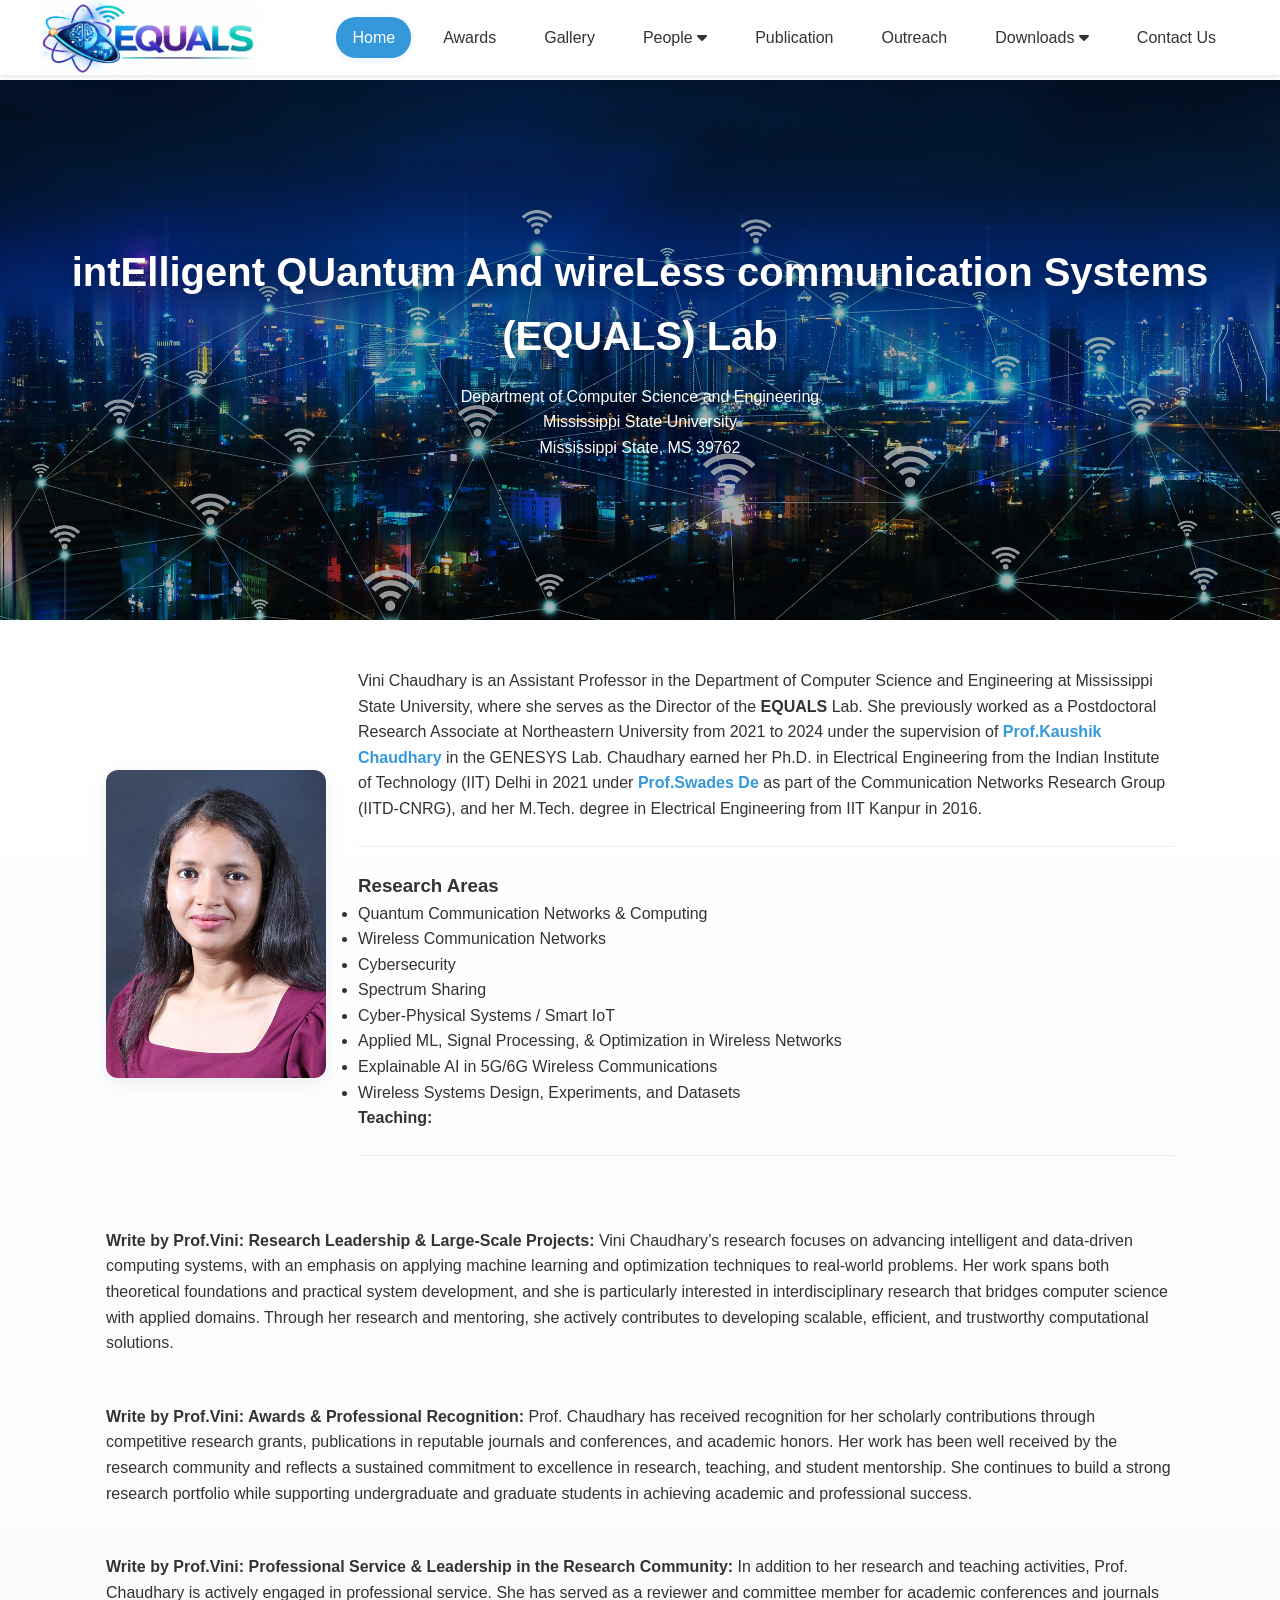
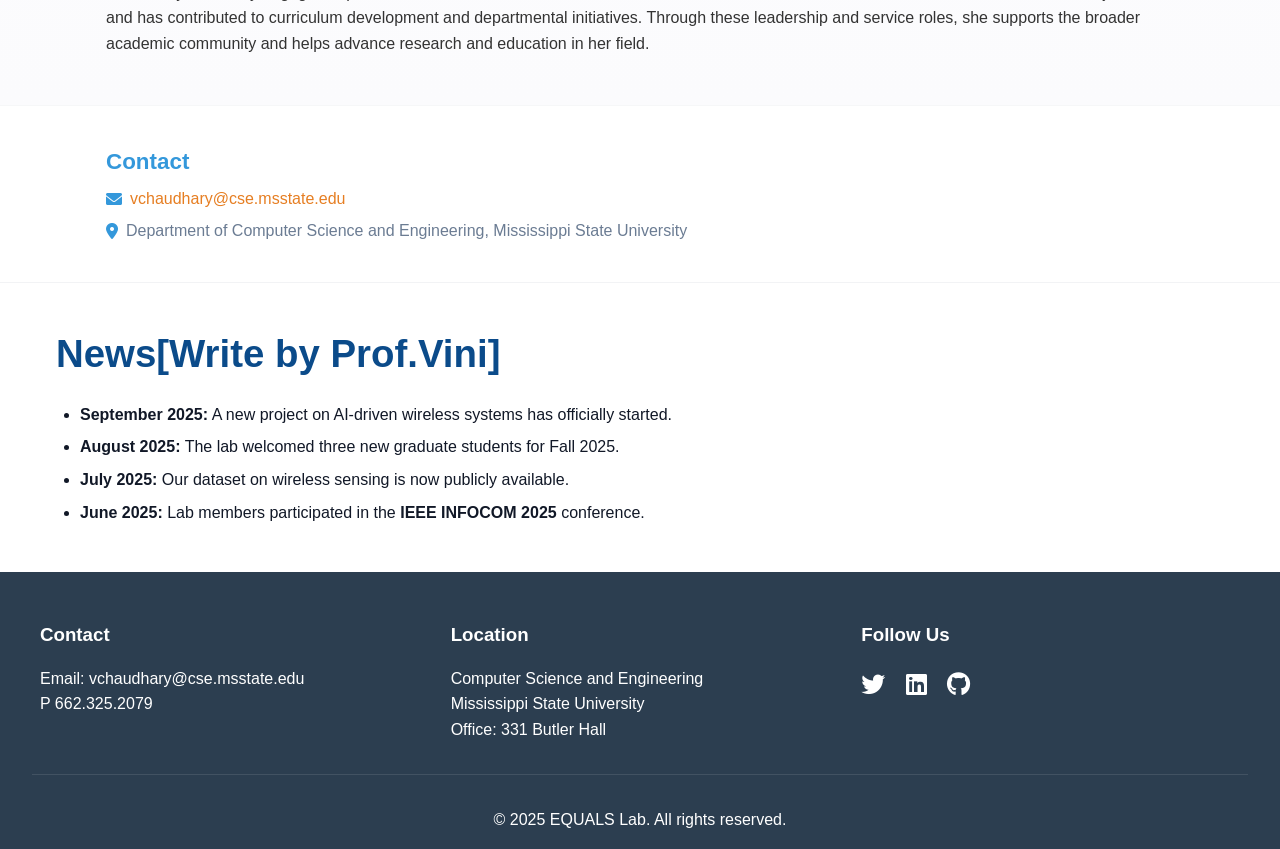
==== commit bcbc1861: "." ====
--- a/index.html
+++ b/index.html
@@ -22,30 +22,30 @@
             <li class="dropdown">
                 <a href="index.html#about">About Us <i class="fas fa-caret-down"></i></a>
                 <ul class="dropdown-menu">
-                <li><a href="index.html#awards" data-nav="awards">Awards</a></li>
-                <li><a href="index.html#gallery" data-nav="gallery">Gallery</a></li>
+                <li><a href="#" data-nav="awards">Awards</a></li>
+                <li><a href="gallery.html" data-nav="gallery">Gallery</a></li>
                 </ul>
             </li> -->
-            <li><a href="index.html#awards" data-nav="awards">Awards</a></li>
-            <li><a href="index.html#gallery" data-nav="gallery">Gallery</a></li>
+            <li><a href="#" data-nav="awards">Awards</a></li>
+            <li><a href="gallery.html" data-nav="gallery">Gallery</a></li>
             <li class="dropdown">
-                <a href="team.html" data-nav="people">People <i class="fas fa-caret-down"></i></a>
+                <a href="javascript:void(0)" data-nav="people">People <i class="fas fa-caret-down"></i></a>
                 <ul class="dropdown-menu">
                 <li><a href="lab-director.html" data-nav="lab-director">Lab Director</a></li>
-                <li><a href="team.html#phd-students">PhD Students</a></li>
-                <li><a href="team.html#ms-students">MS Students</a></li>
-                <li><a href="team.html#visitors">Visitors</a></li>
+                <li><a href="phd-students.html#phd-students">PhD Students</a></li>
+                <li><a href="ms-students.html#ms-students">MS Students</a></li>
+                <li><a href="visitors.html#visitors">Visitors</a></li>
                 </ul>
             </li>
 
             <li><a href="publication.html" data-nav="publication">Publication</a></li>
-            <li><a href="outreach.html" data-nav="outreach">Outreach</a></li>
+            <li><a href="#" data-nav="outreach">Outreach</a></li>
 
             <li class="dropdown">
-                <a href="downloads.html" data-nav="downloads">Downloads <i class="fas fa-caret-down"></i></a>
+                <a href="javascript:void(0)" data-nav="downloads">Downloads <i class="fas fa-caret-down"></i></a>
                 <ul class="dropdown-menu">
-                <li><a href="downloads.html#source-code">Source code</a></li>
-                <li><a href="downloads.html#datasets">Datasets</a></li>
+                <li><a href="#">Source code</a></li>
+                <li><a href="#">Datasets</a></li>
                 </ul>
             </li>
 
@@ -74,7 +74,7 @@
         <section class="lab-director">
             <div class="director-inner container">
                 <div class="director-image">
-                    <img src="assets/vini.jpg" alt="Lab Director">
+                    <img src="assets/people/vini.jpg" alt="Lab Director">
                 </div>
                 <div class="director-info">
                     <!-- <h2>Asst. Prof. Vini Chaudhary</h2> -->
@@ -113,8 +113,8 @@
 
                 <p class="contact-item">
                     <i class="fas fa-envelope contact-icon"></i>
-                    <a href="mailto:vini.chaudhary@msstate.edu">
-                        vini.chaudhary@msstate.edu
+                    <a href="mailto:vchaudhary@cse.msstate.edu">
+                        vchaudhary@cse.msstate.edu
                     </a>
                 </p>
 
@@ -167,10 +167,10 @@
             <h2>We sincerely acknowledge the generous support of the following funding agencies and sponsors:</h2>
             <div class="support-inner logos-grid container">
                 <div class="support-logo">
-                    <img src="assets/ns2.jpg" alt="ns2">
+                    <img src="assets/gallery/ns2.jpg" alt="ns2">
                 </div>
                 <div class="support-logo">
-                    <img src="assets/msu.png" alt="msu">
+                    <img src="assets/gallery/msu.png" alt="msu">
                 </div>
             </div>
         </section> -->
@@ -180,14 +180,14 @@
         <div class="footer-content">
             <div class="footer-section">
                 <h3>Contact</h3>
-                <p>Email: contact@equals.edu</p>
-                <p>Phone: 662.325.2079</p>
+                <p>Email: vchaudhary@cse.msstate.edu</p>
+                <p>P 662.325.2079</p>
             </div>
             <div class="footer-section">
                 <h3>Location</h3>
                 <p>Computer Science and Engineering</p>
                 <p>Mississippi State University</p>
-                <p>665 George Perry Street, 300 Butler Hall, Box 9637, Mississippi State, MS 39762</p>
+                <p>Office: 331 Butler Hall</p>
             </div>
             <div class="footer-section">
                 <h3>Follow Us</h3>
@@ -204,5 +204,6 @@
     </footer>
 
     <script src="js/main.js"></script>
+    <script src="js/content-loader.js"></script>
 </body>
-</html>+</html>
--- a/css/style.css
+++ b/css/style.css
@@ -18,6 +18,11 @@
     font-family: 'Segoe UI', Tahoma, Geneva, Verdana, sans-serif;
     line-height: 1.6;
     color: var(--text-color);
+}
+
+img {
+    max-width: 100%;
+    height: auto;
 }
 
 /* Header and Navigation */
@@ -113,6 +118,7 @@
 }
 .dropdown-menu li {
     width: 100%;
+    list-style: none;
 }
 .dropdown-menu li a {
     display: block;
@@ -143,7 +149,7 @@
 /* Hero Section */
 .hero {
     /* adjust overlay: slightly darker to reduce banner brightness while keeping text readable */
-    background: linear-gradient(rgba(12, 22, 38, 0.45), rgba(12, 22, 38, 0.22)), url('../assets/banner3.jpg');
+    background: linear-gradient(rgba(12, 22, 38, 0.45), rgba(12, 22, 38, 0.22)), url('../assets/gallery/banner3.jpg');
     background-size: cover;
     background-position: center center;
     background-blend-mode: overlay;
@@ -278,16 +284,29 @@
 
 section h2 {
     text-align: center;
+    margin-top: 0;
     margin-bottom: 2rem;
     color: var(--primary-color);
 }
 
+.team-members h2 {
+    margin-top: -1.5rem;
+}
+
 /* Cards */
 .highlight-grid,
-.member-grid,
 .project-grid {
     display: grid;
     grid-template-columns: repeat(auto-fit, minmax(250px, 1fr));
+    gap: 2rem;
+    padding: 1rem;
+    max-width: 1200px;
+    margin: 0 auto;
+}
+
+.member-grid {
+    display: flex;
+    flex-direction: column;
     gap: 2rem;
     padding: 1rem;
     max-width: 1200px;
@@ -323,16 +342,38 @@
     border-radius: 50%;
 }
 
+.member-card {
+    display: flex;
+    flex-direction: row;
+    align-items: flex-start;
+    gap: 1.5rem;
+    text-align: left;
+}
+
+.member-image {
+    flex-shrink: 0;
+}
+
 .member-image img {
-    width: 200px;
-    height: 200px;
-    border-radius: 50%;
+    width: 180px;
+    height: 180px;
+    border-radius: 12px;
     object-fit: cover;
-    margin-bottom: 1rem;
+    margin-bottom: 0;
 }
 
 .member-info {
-    text-align: center;
+    text-align: left;
+    flex: 1;
+}
+
+.member-desc {
+    text-align: left;
+    line-height: 1.6;
+    margin: 1rem 0;
+    font-size: 0.95rem;
+    color: var(--text-color);
+    overflow-wrap: anywhere;
 }
 
 .member-links a {
@@ -344,6 +385,125 @@
 
 .member-links a:hover {
     color: var(--secondary-color);
+}
+
+/* Team header sizing */
+.team-header {
+    padding: 0 1rem;
+}
+
+.team-header h1 {
+    font-size: clamp(1.6rem, 2.5vw, 2.4rem);
+}
+
+.team-header p {
+    font-size: clamp(0.95rem, 1.6vw, 1.1rem);
+    max-width: 760px;
+    margin: 0.35rem auto 0;
+}
+
+/* Visitors Page */
+#visitors .member-grid {
+    display: grid;
+    grid-template-columns: repeat(auto-fit, minmax(280px, 1fr));
+    gap: 1.5rem;
+}
+
+.visitor-card {
+    background: var(--white);
+    padding: 1.5rem;
+    border-radius: 14px;
+    box-shadow: 0 10px 24px rgba(44, 62, 80, 0.12);
+    display: flex;
+    gap: 1.25rem;
+    align-items: flex-start;
+}
+
+.visitor-photo img {
+    width: 110px;
+    height: 110px;
+    border-radius: 50%;
+    object-fit: cover;
+    border: 3px solid #f0f2f5;
+}
+
+.visitor-info {
+    flex: 1;
+}
+
+.visitor-header {
+    display: flex;
+    align-items: center;
+    justify-content: space-between;
+    gap: 1rem;
+    flex-wrap: wrap;
+}
+
+.visitor-period {
+    background: rgba(52, 152, 219, 0.12);
+    color: var(--primary-color);
+    padding: 0.2rem 0.6rem;
+    border-radius: 999px;
+    font-size: 0.85rem;
+    font-weight: 600;
+}
+
+.visitor-role {
+    margin: 0.4rem 0 0.8rem;
+    font-weight: 600;
+    color: var(--primary-color);
+}
+
+.visitor-desc {
+    margin-bottom: 0.8rem;
+    color: var(--text-color);
+    overflow-wrap: anywhere;
+}
+
+.visitor-focus {
+    display: grid;
+    grid-template-columns: auto 1fr;
+    gap: 0.35rem 0.75rem;
+    font-size: 0.92rem;
+    color: #4b5b6b;
+}
+
+.visitor-label {
+    font-weight: 700;
+    color: var(--primary-color);
+}
+
+@media (max-width: 768px) {
+    .visitor-card {
+        flex-direction: column;
+        align-items: center;
+        text-align: left;
+    }
+
+    .visitor-photo img {
+        width: 130px;
+        height: 130px;
+    }
+
+    .visitor-info {
+        width: 100%;
+    }
+}
+
+@media (max-width: 520px) {
+    .member-card,
+    .visitor-card {
+        padding: 1rem;
+    }
+
+    .member-image img {
+        width: 120px;
+        height: 120px;
+    }
+
+    .visitor-focus {
+        grid-template-columns: 1fr;
+    }
 }
 
 /* Research Page */
@@ -597,6 +757,23 @@
 
     .director-image img {
         margin: 0 auto;
+    }
+
+    .lab-director .director-info {
+        text-align: left;
+    }
+
+    .lab-director .director-info h3,
+    .lab-director .research-areas {
+        text-align: left;
+    }
+
+    .lab-director .research-areas {
+        margin-left: 1.1rem;
+    }
+
+    .lab-director .project-line {
+        text-align: left;
     }
 }
 
@@ -788,6 +965,23 @@
     .lab-director .director-inner { grid-template-columns: 1fr; text-align: center; }
     .lab-director .director-image { margin: 0 auto; }
 
+    /* Member cards stack vertically on smaller screens */
+    .member-card {
+        flex-direction: column;
+        align-items: center;
+        text-align: center;
+    }
+    .member-image img {
+        width: 150px;
+        height: 150px;
+    }
+    .member-info {
+        text-align: center;
+    }
+    .member-desc {
+        text-align: center;
+    }
+
     /* Make default max for director image slightly smaller on tablets */
     .director-image img { max-width: 220px; }
     .member-image img { max-width: 180px; }
@@ -1037,6 +1231,13 @@
   gap: 0.75rem;
   flex-wrap: wrap;
 }
+.pub-search {
+  padding: 0.55rem 0.8rem;
+  border-radius: 10px;
+  border: 1px solid rgba(44,62,80,0.12);
+  min-width: 220px;
+  flex: 1;
+}
 .pub-filter-label {
   color: var(--primary-color);
   font-weight: 600;
@@ -1047,6 +1248,147 @@
   border: 1px solid rgba(44,62,80,0.12);
   outline: none;
   min-width: 170px;
+}
+.pub-filter-meta {
+  margin-top: 0.65rem;
+  color: #6b7c93;
+  font-size: 0.95rem;
+}
+
+.pub-featured {
+  background: #ffffff;
+  padding: 2rem 1rem 1rem;
+  border-bottom: 1px solid rgba(44,62,80,0.06);
+}
+.pub-featured-inner {
+  max-width: 1100px;
+}
+.pub-featured h2 {
+  text-align: left;
+  color: var(--primary-color);
+  margin-bottom: 1rem;
+}
+.pub-featured-grid {
+  display: grid;
+  grid-template-columns: repeat(auto-fit, minmax(260px, 1fr));
+  gap: 1rem;
+}
+.pub-featured-card {
+  background: #ffffff;
+  border: 1px solid rgba(44,62,80,0.08);
+  border-radius: 14px;
+  padding: 1rem;
+  box-shadow: 0 8px 20px rgba(11,22,40,0.06);
+  display: grid;
+  gap: 0.75rem;
+}
+.pub-featured-media {
+  width: 100%;
+  height: 160px;
+  border-radius: 12px;
+  overflow: hidden;
+  background: #0b1220;
+  position: relative;
+}
+.pub-featured-trigger {
+  border: 0;
+  background: transparent;
+  padding: 0;
+  cursor: pointer;
+}
+.pub-featured-trigger .pub-featured-media {
+  width: 100%;
+}
+.pub-featured-trigger .pub-play {
+  position: absolute;
+  inset: 0;
+  display: grid;
+  place-items: center;
+  color: #fff;
+  font-size: 1.6rem;
+  background: rgba(11, 18, 32, 0.35);
+}
+.pub-featured-media img {
+  width: 100%;
+  height: 100%;
+  object-fit: cover;
+}
+.pub-featured-title {
+  font-size: 1.05rem;
+  font-weight: 800;
+  color: var(--primary-color);
+  text-decoration: none;
+}
+.pub-featured-takeaway {
+  color: #4b5563;
+  font-size: 0.95rem;
+}
+
+.pub-listing {
+  background: var(--light-bg);
+  padding: 2rem 1rem 3rem;
+}
+.pub-listing-inner {
+  max-width: 1100px;
+}
+.pub-year-group {
+  margin-bottom: 1.5rem;
+}
+.pub-year-grid {
+  display: grid;
+  gap: 0.9rem;
+}
+.pub-year-header {
+  font-size: 1.1rem;
+  font-weight: 800;
+  color: #0b4b8a;
+  margin: 1.2rem 0 0.8rem;
+  position: sticky;
+  top: 92px;
+  background: var(--light-bg);
+  padding: 0.25rem 0;
+  z-index: 5;
+}
+.pub-badges {
+  display: flex;
+  gap: 0.4rem;
+  flex-wrap: wrap;
+  margin-bottom: 0.4rem;
+}
+.pub-badge {
+  font-size: 0.75rem;
+  font-weight: 700;
+  padding: 0.2rem 0.55rem;
+  border-radius: 999px;
+  background: rgba(52,152,219,0.12);
+  color: var(--primary-color);
+}
+.pub-badge.highlight {
+  background: rgba(231, 76, 60, 0.12);
+  color: #b03a2e;
+}
+.pub-tags {
+  display: flex;
+  gap: 0.4rem;
+  flex-wrap: wrap;
+  margin: 0.35rem 0 0.6rem;
+}
+.pub-tag {
+  background: #eef2f7;
+  color: #445566;
+  font-size: 0.75rem;
+  padding: 0.2rem 0.5rem;
+  border-radius: 999px;
+}
+.pub-metrics {
+  font-size: 0.88rem;
+  color: #5b6778;
+  margin-bottom: 0.6rem;
+}
+.pub-empty {
+  text-align: center;
+  color: #6b7c93;
+  padding: 1rem;
 }
 
 .pub-section {
@@ -1095,6 +1437,33 @@
   border: 1px solid rgba(44,62,80,0.06);
 }
 
+.pub-media-trigger {
+  border: 0;
+  background: transparent;
+  padding: 0;
+  cursor: pointer;
+  width: 120px;
+}
+.pub-media-trigger .pub-teaser {
+  width: 100%;
+  height: 90px;
+}
+.pub-media-trigger .pub-play {
+  position: absolute;
+  inset: 0;
+  display: grid;
+  place-items: center;
+  color: #fff;
+  font-size: 1.3rem;
+  background: rgba(11, 18, 32, 0.35);
+}
+
+.pub-teaser-wrap {
+  position: relative;
+  width: 120px;
+  height: 90px;
+}
+
 .pub-body { min-width: 0; }
 
 .pub-title {
@@ -1118,6 +1487,17 @@
   color: #6b7c93;
   font-size: 0.95rem;
   margin-bottom: 0.75rem;
+}
+
+.pub-authors {
+  color: #4b5563;
+  margin-bottom: 0.35rem;
+}
+.pub-authors strong { color: var(--primary-color); }
+.pub-equal-note {
+  font-size: 0.85rem;
+  color: #7b8798;
+  margin-bottom: 0.35rem;
 }
 
 .pub-actions {
@@ -1157,6 +1537,10 @@
   .pub-card {
     grid-template-columns: 1fr;
   }
+  .pub-teaser-wrap,
+  .pub-media-trigger {
+    width: 100%;
+  }
   .pub-teaser {
     width: 100%;
     height: 170px;
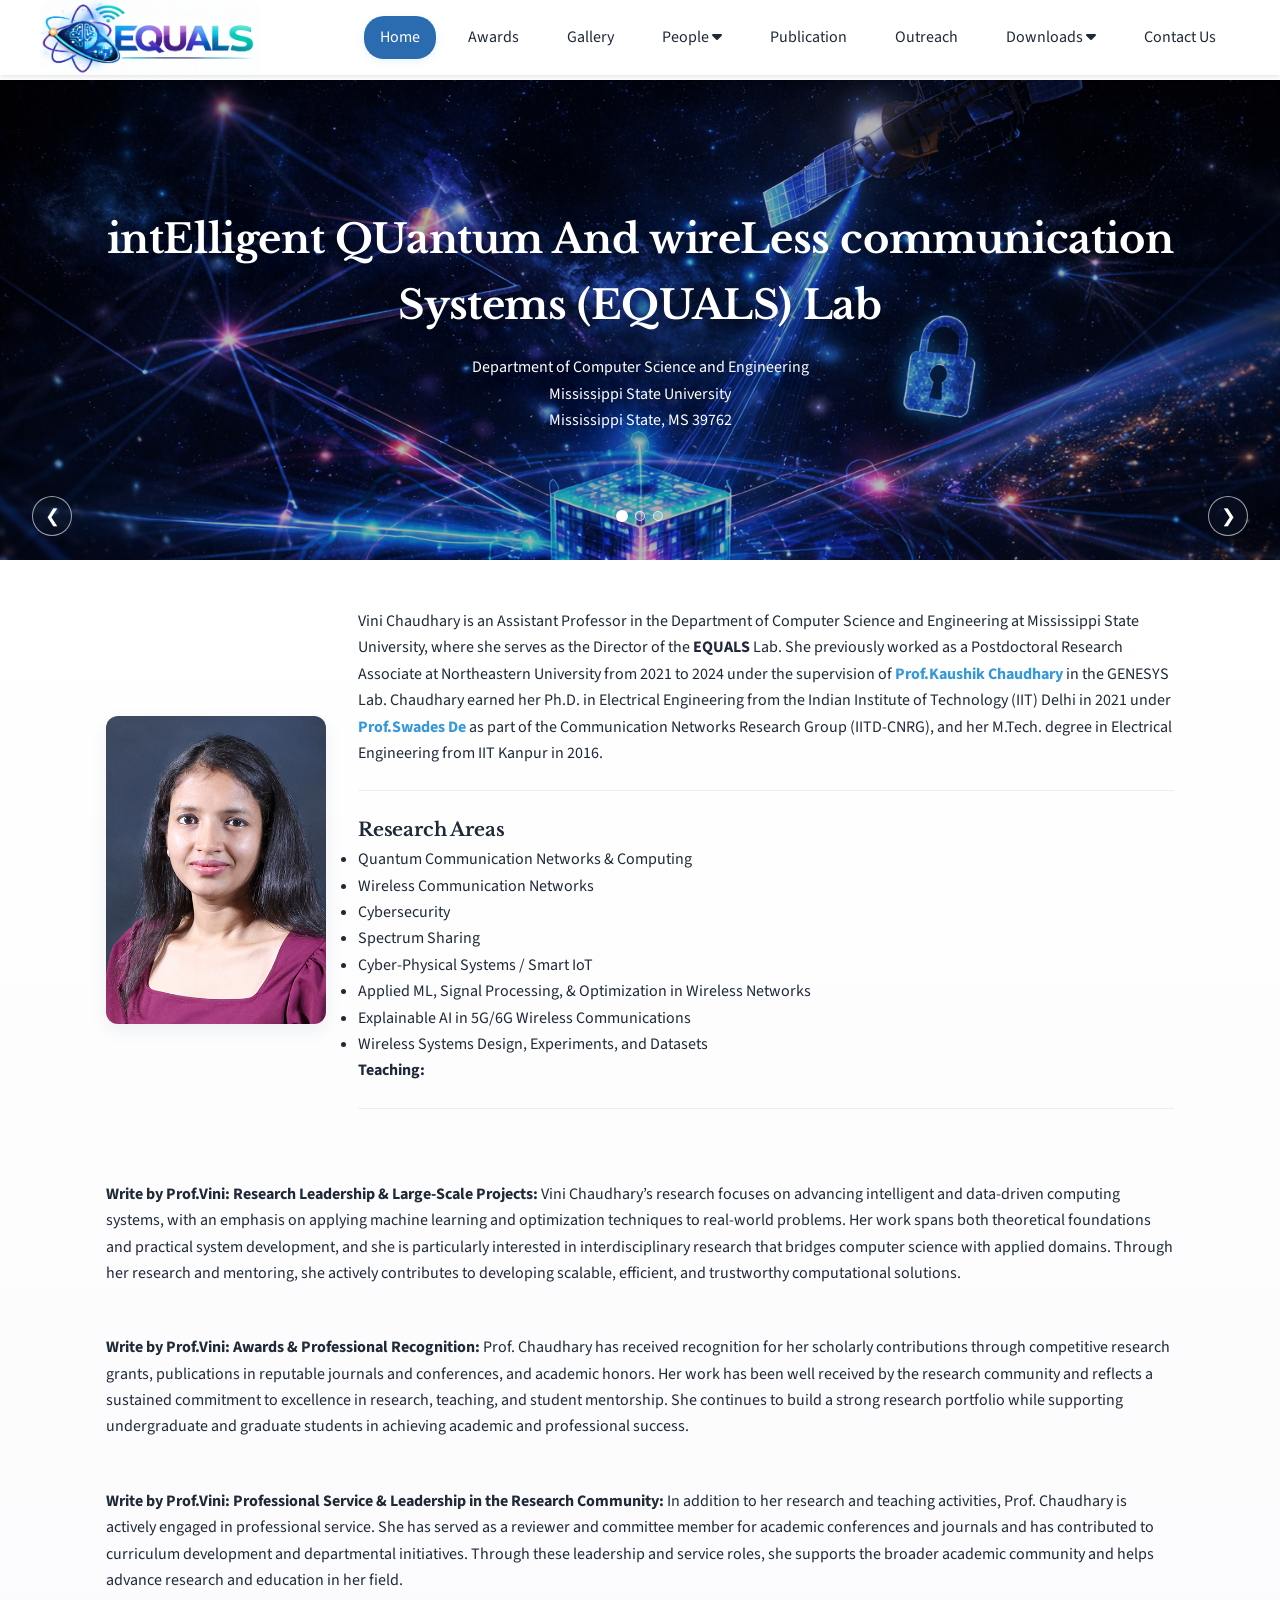
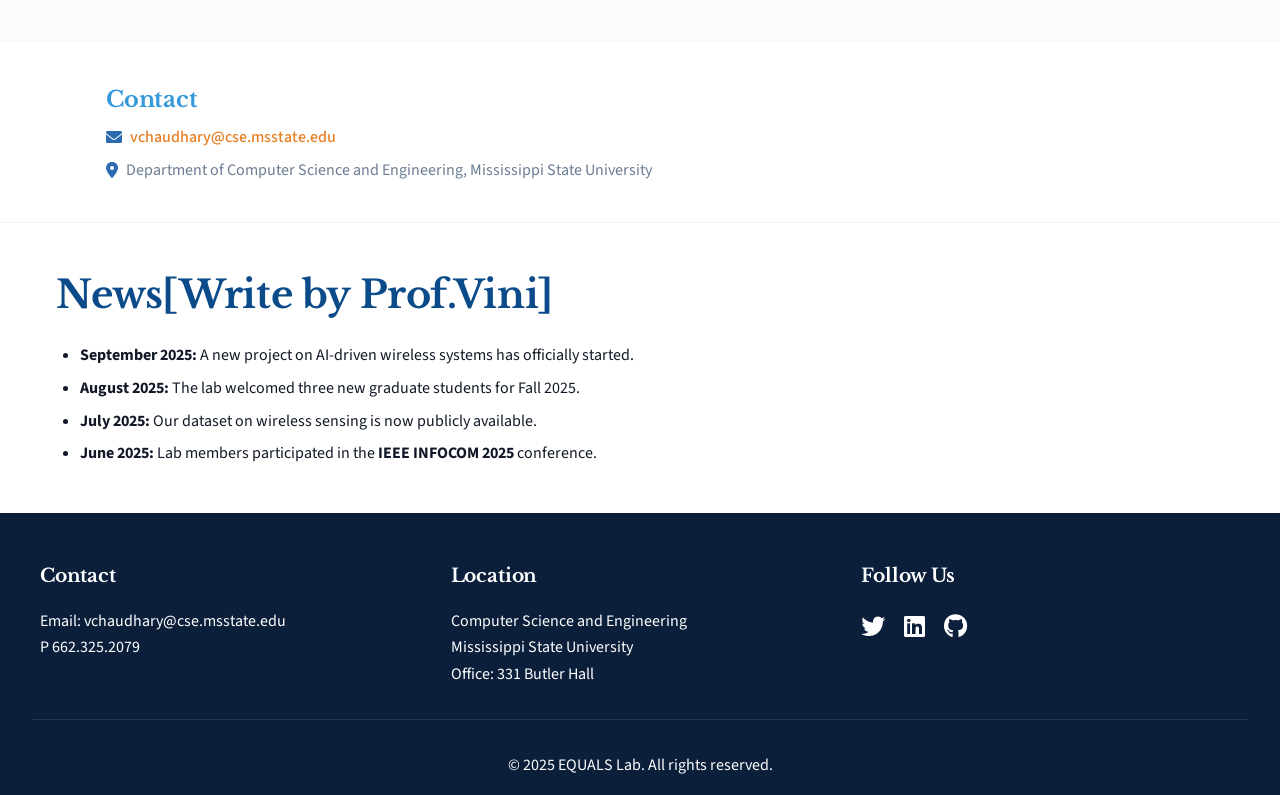
==== commit aa86b93b: "." ====
--- a/index.html
+++ b/index.html
@@ -61,12 +61,21 @@
     </header>
 
     <main>
-        <section class="hero">
+        <section class="hero" data-hero-images="assets/gallery/banner1.png,assets/gallery/banner2.png,assets/gallery/banner3.png">
             <div class="hero-content">
                 <h1>intElligent QUantum And wireLess communication Systems (EQUALS) Lab</h1>
                 <p>Department of Computer Science and Engineering</p>
                 <p>Mississippi State University</p>
                 <p>Mississippi State, MS 39762</p>
+            </div>
+            <div class="hero-carousel-controls" aria-label="Hero image controls">
+                <button class="hero-control" type="button" data-direction="prev" aria-label="Previous slide">
+                    <span aria-hidden="true">&#10094;</span>
+                </button>
+                <div class="hero-dots" role="tablist" aria-label="Hero slides"></div>
+                <button class="hero-control" type="button" data-direction="next" aria-label="Next slide">
+                    <span aria-hidden="true">&#10095;</span>
+                </button>
             </div>
         </section>
 
--- a/css/style.css
+++ b/css/style.css
@@ -1,11 +1,15 @@
 /* Global Styles */
+@import url('https://fonts.googleapis.com/css2?family=Libre+Baskerville:wght@400;700&family=Source+Sans+3:wght@400;500;600;700&display=swap');
+
 :root {
-    --primary-color: #2c3e50;
-    --secondary-color: #3498db;
-    --accent-color: #e74c3c;
-    --text-color: #333;
-    --light-bg: #f5f6fa;
+    --primary-color: #0B1F3B;
+    --secondary-color: #2B6CB0;
+    --accent-color: #00B4D8;
+    --text-color: #1F2937;
+    --light-bg: #F7FAFC;
     --white: #ffffff;
+    --font-body: "Source Sans 3", "Segoe UI", sans-serif;
+    --font-heading: "Libre Baskerville", "Times New Roman", serif;
 }
 
 * {
@@ -15,9 +19,14 @@
 }
 
 body {
-    font-family: 'Segoe UI', Tahoma, Geneva, Verdana, sans-serif;
-    line-height: 1.6;
+    font-family: var(--font-body);
+    line-height: 1.65;
     color: var(--text-color);
+}
+
+h1, h2, h3, h4 {
+    font-family: var(--font-heading);
+    letter-spacing: -0.01em;
 }
 
 img {
@@ -148,15 +157,16 @@
 
 /* Hero Section */
 .hero {
+    --hero-image: url('../assets/gallery/banner3.jpg');
     /* adjust overlay: slightly darker to reduce banner brightness while keeping text readable */
-    background: linear-gradient(rgba(12, 22, 38, 0.45), rgba(12, 22, 38, 0.22)), url('../assets/gallery/banner3.jpg');
+    background-image: linear-gradient(rgba(12, 22, 38, 0.45), rgba(12, 22, 38, 0.22)), var(--hero-image);
     background-size: cover;
-    background-position: center center;
+    background-position: center 12%;
     background-blend-mode: overlay;
     color: var(--white);
-    padding: 4rem 2rem;
+    padding: 1rem 2rem;
     text-align: center;
-    min-height: 360px;
+    min-height: 480px;
     display: flex;
     align-items: center;
     position: relative;
@@ -185,9 +195,60 @@
     margin-bottom: 1rem;
 }
 
+.hero-carousel-controls {
+    position: absolute;
+    inset: auto 2rem 1.5rem 2rem;
+    display: grid;
+    grid-template-columns: auto 1fr auto;
+    align-items: center;
+    gap: 1rem;
+    z-index: 3;
+}
+
+.hero-control {
+    width: 40px;
+    height: 40px;
+    border-radius: 50%;
+    border: 1px solid rgba(255,255,255,0.6);
+    background: rgba(15, 23, 42, 0.45);
+    color: #fff;
+    font-size: 1.1rem;
+    cursor: pointer;
+    display: inline-flex;
+    align-items: center;
+    justify-content: center;
+    transition: background 0.2s ease, transform 0.2s ease;
+}
+
+.hero-control:hover {
+    background: rgba(15, 23, 42, 0.7);
+    transform: translateY(-1px);
+}
+
+.hero-dots {
+    display: flex;
+    justify-content: center;
+    gap: 0.5rem;
+}
+
+.hero-dot {
+    width: 10px;
+    height: 10px;
+    border-radius: 999px;
+    border: 1px solid rgba(255,255,255,0.7);
+    background: rgba(255,255,255,0.25);
+    cursor: pointer;
+    transition: transform 0.2s ease, background 0.2s ease;
+}
+
+.hero-dot.active {
+    background: #fff;
+    transform: scale(1.2);
+}
+
 /* Sections */
 section {
-    padding: 4rem 2rem;
+    padding: 3rem 1.5rem;
 }
 
 /* Announcements / News */
@@ -549,7 +610,18 @@
     gap: 2rem;
     max-width: 1200px;
     margin: 0 auto;
-    padding: 2rem;
+    padding: 1.5rem;
+}
+
+.contact-left {
+    display: grid;
+    gap: 2rem;
+}
+
+.contact-map {
+    display: grid;
+    align-content: start;
+    gap: 0.75rem;
 }
 
 .contact-form {
@@ -590,6 +662,60 @@
     background-color: #2980b9;
 }
 
+.contact-header {
+    text-align: center;
+    margin: 1.5rem 0 1rem;
+}
+
+.map-section {
+    padding: 1.5rem 0 2rem;
+    background: #ffffff;
+}
+
+.map-header {
+    max-width: 1200px;
+    margin: 0 auto 0.75rem;
+    padding: 0 1rem;
+    text-align: left;
+}
+
+.map-header h2 {
+    text-align: left;
+    margin-bottom: 0.25rem;
+}
+
+.map-header p {
+    color: #6b7c93;
+    margin: 0;
+}
+
+.map-container {
+    max-width: 1200px;
+    margin: 0 auto;
+    padding: 0 1rem;
+}
+
+.map-container iframe {
+    width: 100%;
+    height: 260px;
+    border-radius: 12px;
+    box-shadow: 0 6px 18px rgba(44,62,80,0.12);
+    display: block;
+}
+
+.contact-map .map-header,
+.contact-map .map-container {
+    max-width: none;
+    margin: 0;
+    padding: 0;
+}
+
+@media (max-width: 900px) {
+    .contact-content {
+        grid-template-columns: 1fr;
+    }
+}
+
 /* Footer */
 footer {
     background: var(--primary-color);
@@ -655,19 +781,27 @@
     }
 
     .nav-links {
-        display: none;
-        position: absolute;
-        top: 70px;
-        left: 0;
+        display: flex;
+        position: fixed;
+        top: 0;
         right: 0;
+        height: 100vh;
+        width: min(82vw, 320px);
         background: var(--white);
         flex-direction: column;
-        text-align: center;
-        box-shadow: 0 2px 5px rgba(0,0,0,0.1);
+        text-align: left;
+        padding: 70px 1.25rem 1.25rem;
+        box-shadow: -4px 0 18px rgba(0,0,0,0.12);
+        transform: translateX(105%);
+        transition: transform 0.3s ease;
+        overflow-y: auto;
+        z-index: 1200;
+        pointer-events: none;
     }
 
     .nav-links.active {
-        display: flex;
+        transform: translateX(0);
+        pointer-events: auto;
     }
 
     .nav-links li {
@@ -680,6 +814,12 @@
 
     .contact-content {
         grid-template-columns: 1fr;
+    }
+}
+
+@media (max-width: 768px) {
+    body.nav-open {
+        overflow: hidden;
     }
 }
 
@@ -903,8 +1043,8 @@
 
 /* Hero adjustments for various devices */
 .hero {
-    padding: 4rem 2rem;
-    min-height: 60vh; /* use viewport units for better scaling */
+    padding: 1rem 2rem;
+    min-height: 480px;
 }
 
 .hero-content {
@@ -991,6 +1131,10 @@
     .hero-content h1 { font-size: 1.6rem; }
     .hero p { font-size: 0.95rem; }
     .nav-links li a { padding: 0.75rem 1rem; display: block; }
+    .hero-carousel-controls {
+        inset: auto 1rem 1rem 1rem;
+        grid-template-columns: auto 1fr auto;
+    }
 
     /* Contact and support spacing */
     .contact-content { padding: 1rem; }
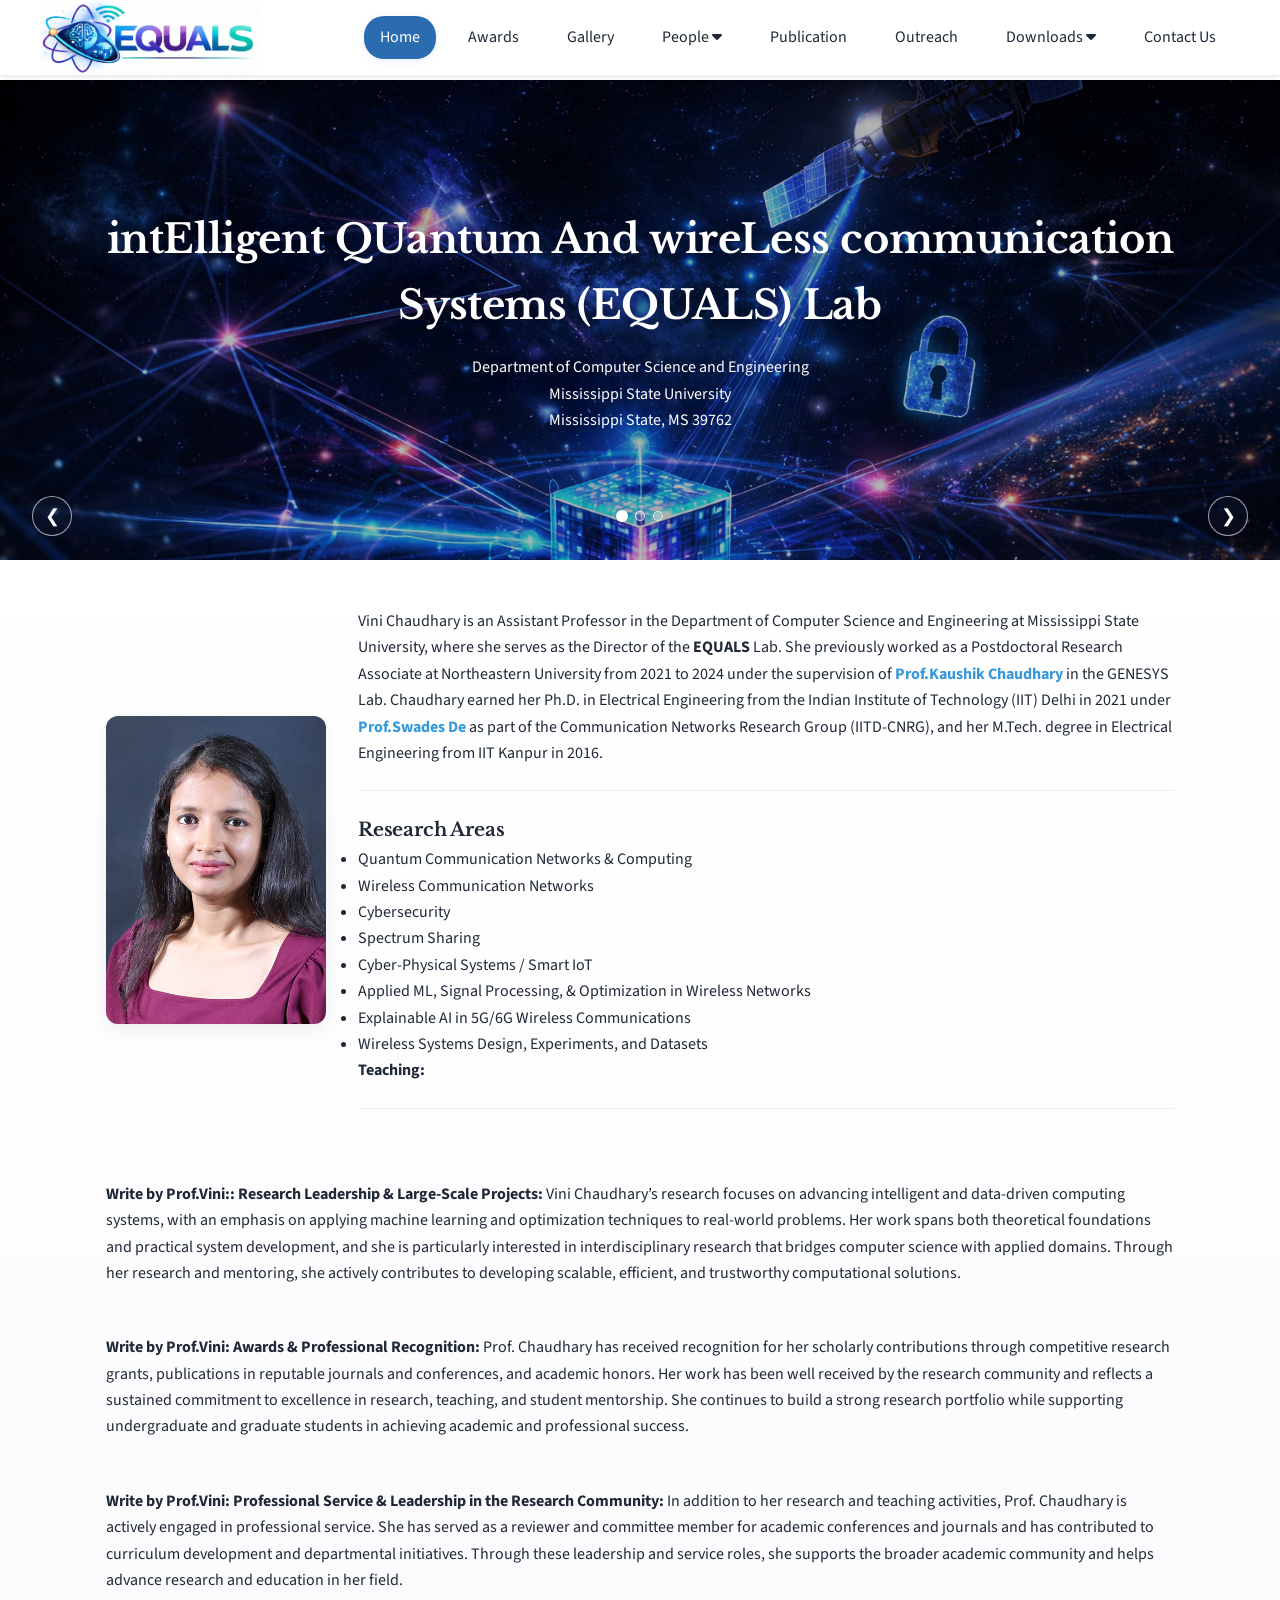
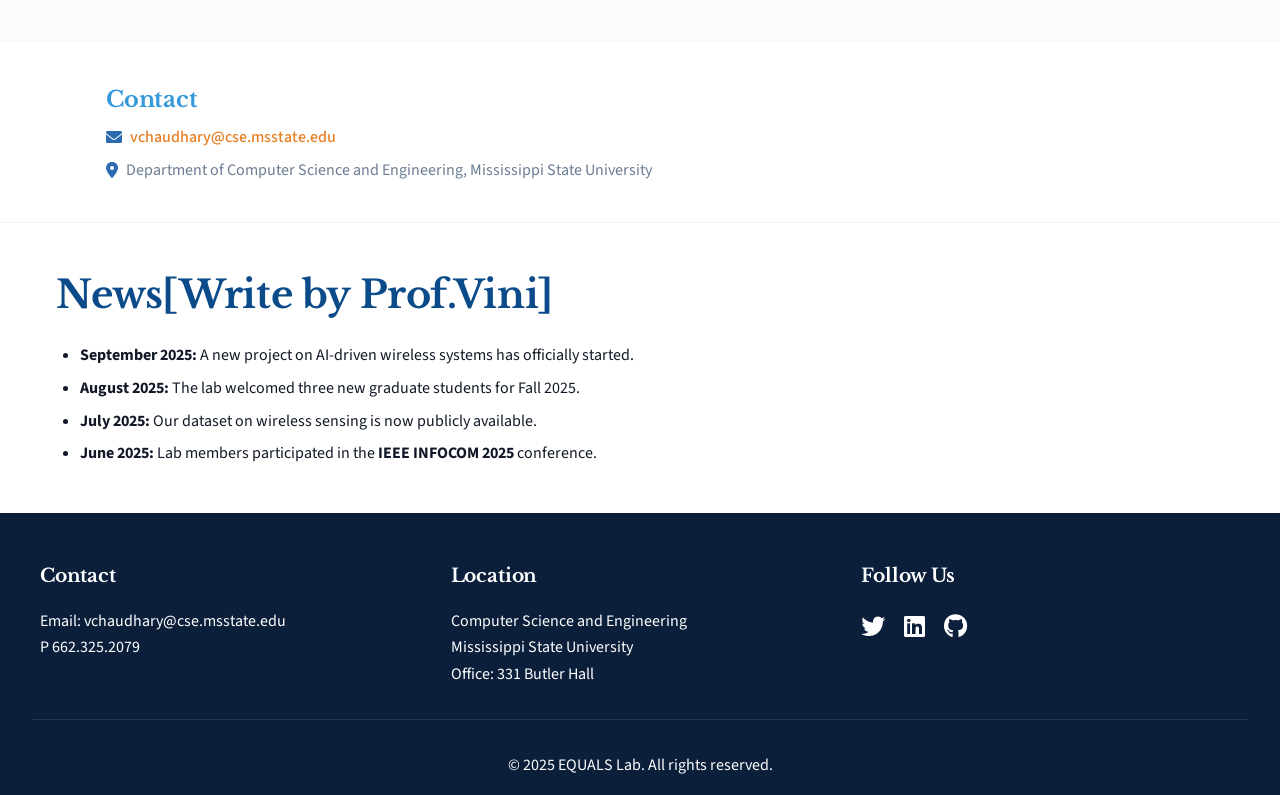
==== commit 81237f22: "jkhadjk" ====
--- a/index.html
+++ b/index.html
@@ -109,7 +109,7 @@
                         <a href="#" aria-label="Contact professor"><i class="fas fa-envelope"></i> Email</a>
                     </div> -->
                 </div>
-                  <p class="project-line"><strong> Write by Prof.Vini: Research Leadership & Large-Scale Projects: </strong> Vini Chaudhary’s research focuses on advancing intelligent and data-driven computing systems, with an emphasis on applying machine learning and optimization techniques to real-world problems. Her work spans both theoretical foundations and practical system development, and she is particularly interested in interdisciplinary research that bridges computer science with applied domains. Through her research and mentoring, she actively contributes to developing scalable, efficient, and trustworthy computational solutions.</p>
+                  <p class="project-line"><strong> Write by Prof.Vini:: Research Leadership & Large-Scale Projects: </strong> Vini Chaudhary’s research focuses on advancing intelligent and data-driven computing systems, with an emphasis on applying machine learning and optimization techniques to real-world problems. Her work spans both theoretical foundations and practical system development, and she is particularly interested in interdisciplinary research that bridges computer science with applied domains. Through her research and mentoring, she actively contributes to developing scalable, efficient, and trustworthy computational solutions.</p>
                   <p class="project-line"><strong> Write by Prof.Vini: Awards & Professional Recognition: </strong> Prof. Chaudhary has received recognition for her scholarly contributions through competitive research grants, publications in reputable journals and conferences, and academic honors. Her work has been well received by the research community and reflects a sustained commitment to excellence in research, teaching, and student mentorship. She continues to build a strong research portfolio while supporting undergraduate and graduate students in achieving academic and professional success.</p>
                  <p class="project-line"><strong> Write by Prof.Vini: Professional Service & Leadership in the Research Community: </strong> In addition to her research and teaching activities, Prof. Chaudhary is actively engaged in professional service. She has served as a reviewer and committee member for academic conferences and journals and has contributed to curriculum development and departmental initiatives. Through these leadership and service roles, she supports the broader academic community and helps advance research and education in her field.</p>
                 </div>
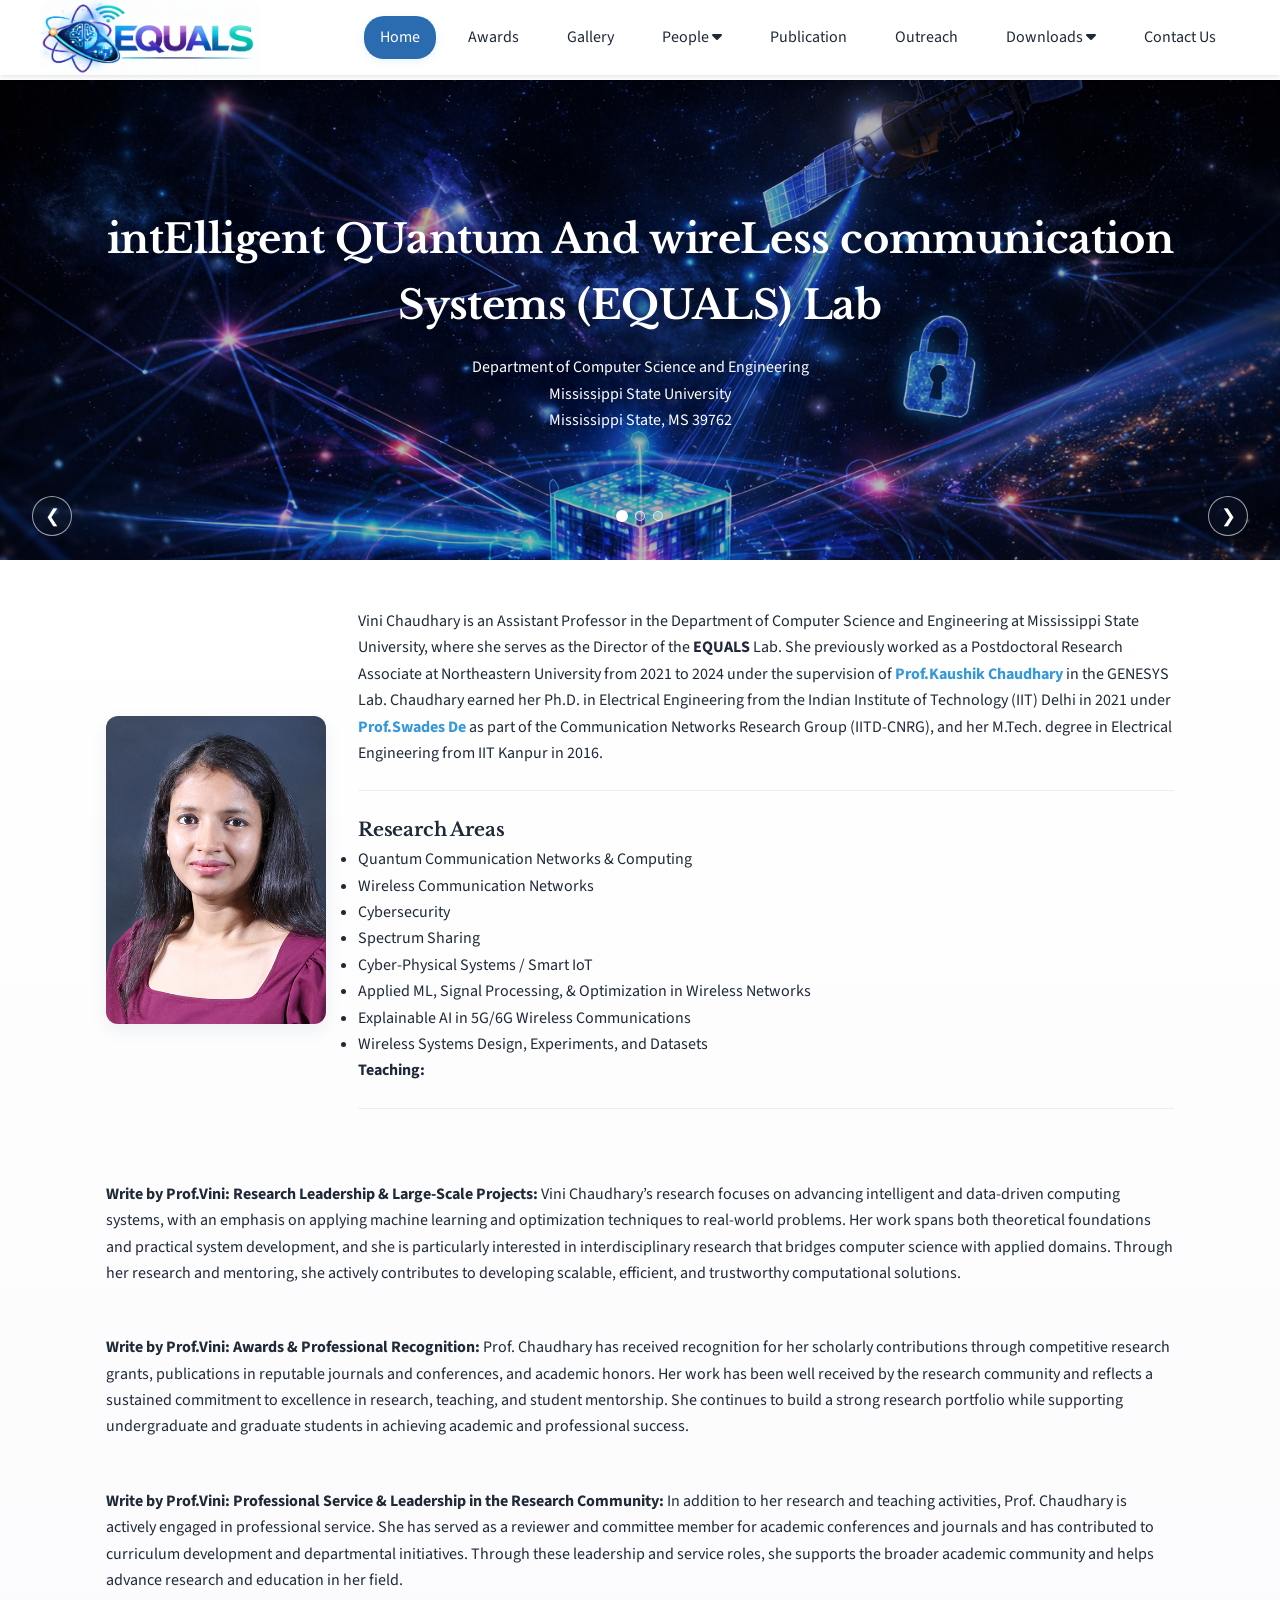
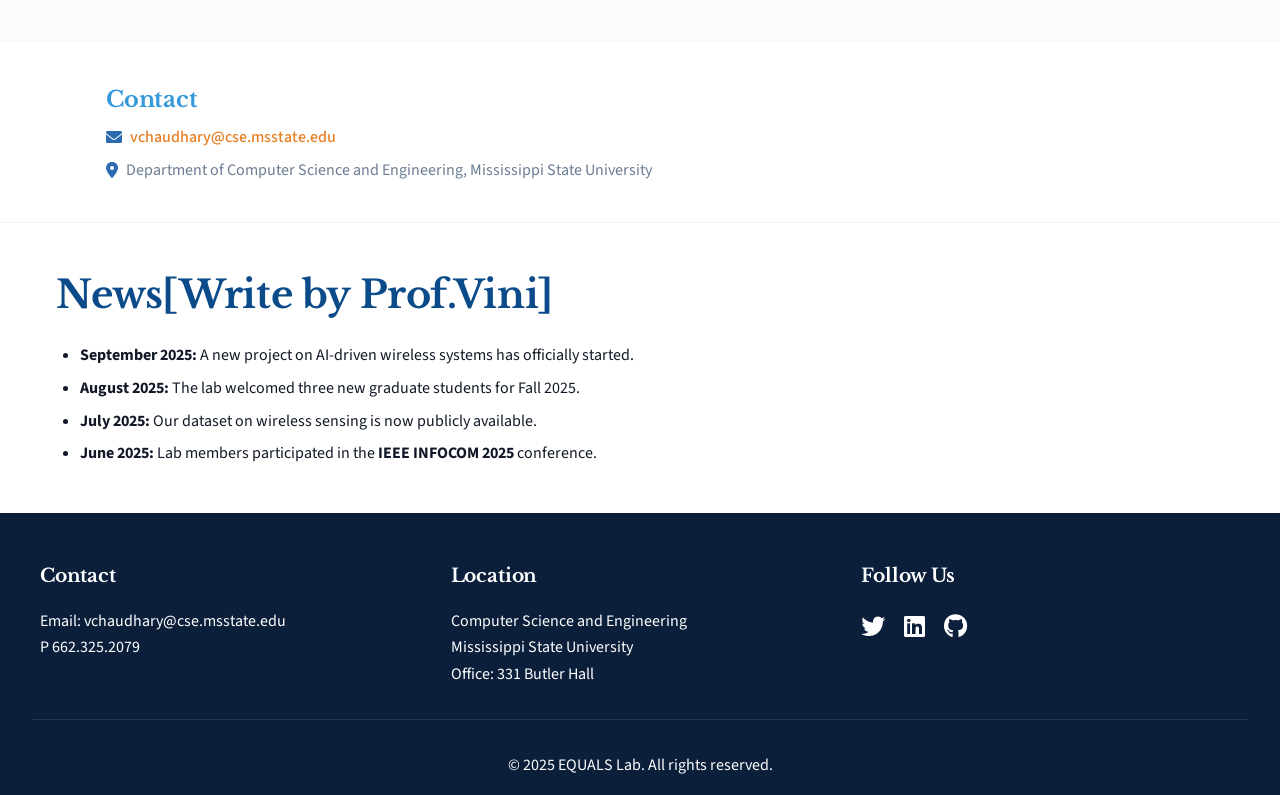
==== commit 7ee26908: "." ====
--- a/index.html
+++ b/index.html
@@ -109,7 +109,7 @@
                         <a href="#" aria-label="Contact professor"><i class="fas fa-envelope"></i> Email</a>
                     </div> -->
                 </div>
-                  <p class="project-line"><strong> Write by Prof.Vini:: Research Leadership & Large-Scale Projects: </strong> Vini Chaudhary’s research focuses on advancing intelligent and data-driven computing systems, with an emphasis on applying machine learning and optimization techniques to real-world problems. Her work spans both theoretical foundations and practical system development, and she is particularly interested in interdisciplinary research that bridges computer science with applied domains. Through her research and mentoring, she actively contributes to developing scalable, efficient, and trustworthy computational solutions.</p>
+                  <p class="project-line"><strong> Write by Prof.Vini: Research Leadership & Large-Scale Projects: </strong> Vini Chaudhary’s research focuses on advancing intelligent and data-driven computing systems, with an emphasis on applying machine learning and optimization techniques to real-world problems. Her work spans both theoretical foundations and practical system development, and she is particularly interested in interdisciplinary research that bridges computer science with applied domains. Through her research and mentoring, she actively contributes to developing scalable, efficient, and trustworthy computational solutions.</p>
                   <p class="project-line"><strong> Write by Prof.Vini: Awards & Professional Recognition: </strong> Prof. Chaudhary has received recognition for her scholarly contributions through competitive research grants, publications in reputable journals and conferences, and academic honors. Her work has been well received by the research community and reflects a sustained commitment to excellence in research, teaching, and student mentorship. She continues to build a strong research portfolio while supporting undergraduate and graduate students in achieving academic and professional success.</p>
                  <p class="project-line"><strong> Write by Prof.Vini: Professional Service & Leadership in the Research Community: </strong> In addition to her research and teaching activities, Prof. Chaudhary is actively engaged in professional service. She has served as a reviewer and committee member for academic conferences and journals and has contributed to curriculum development and departmental initiatives. Through these leadership and service roles, she supports the broader academic community and helps advance research and education in her field.</p>
                 </div>
